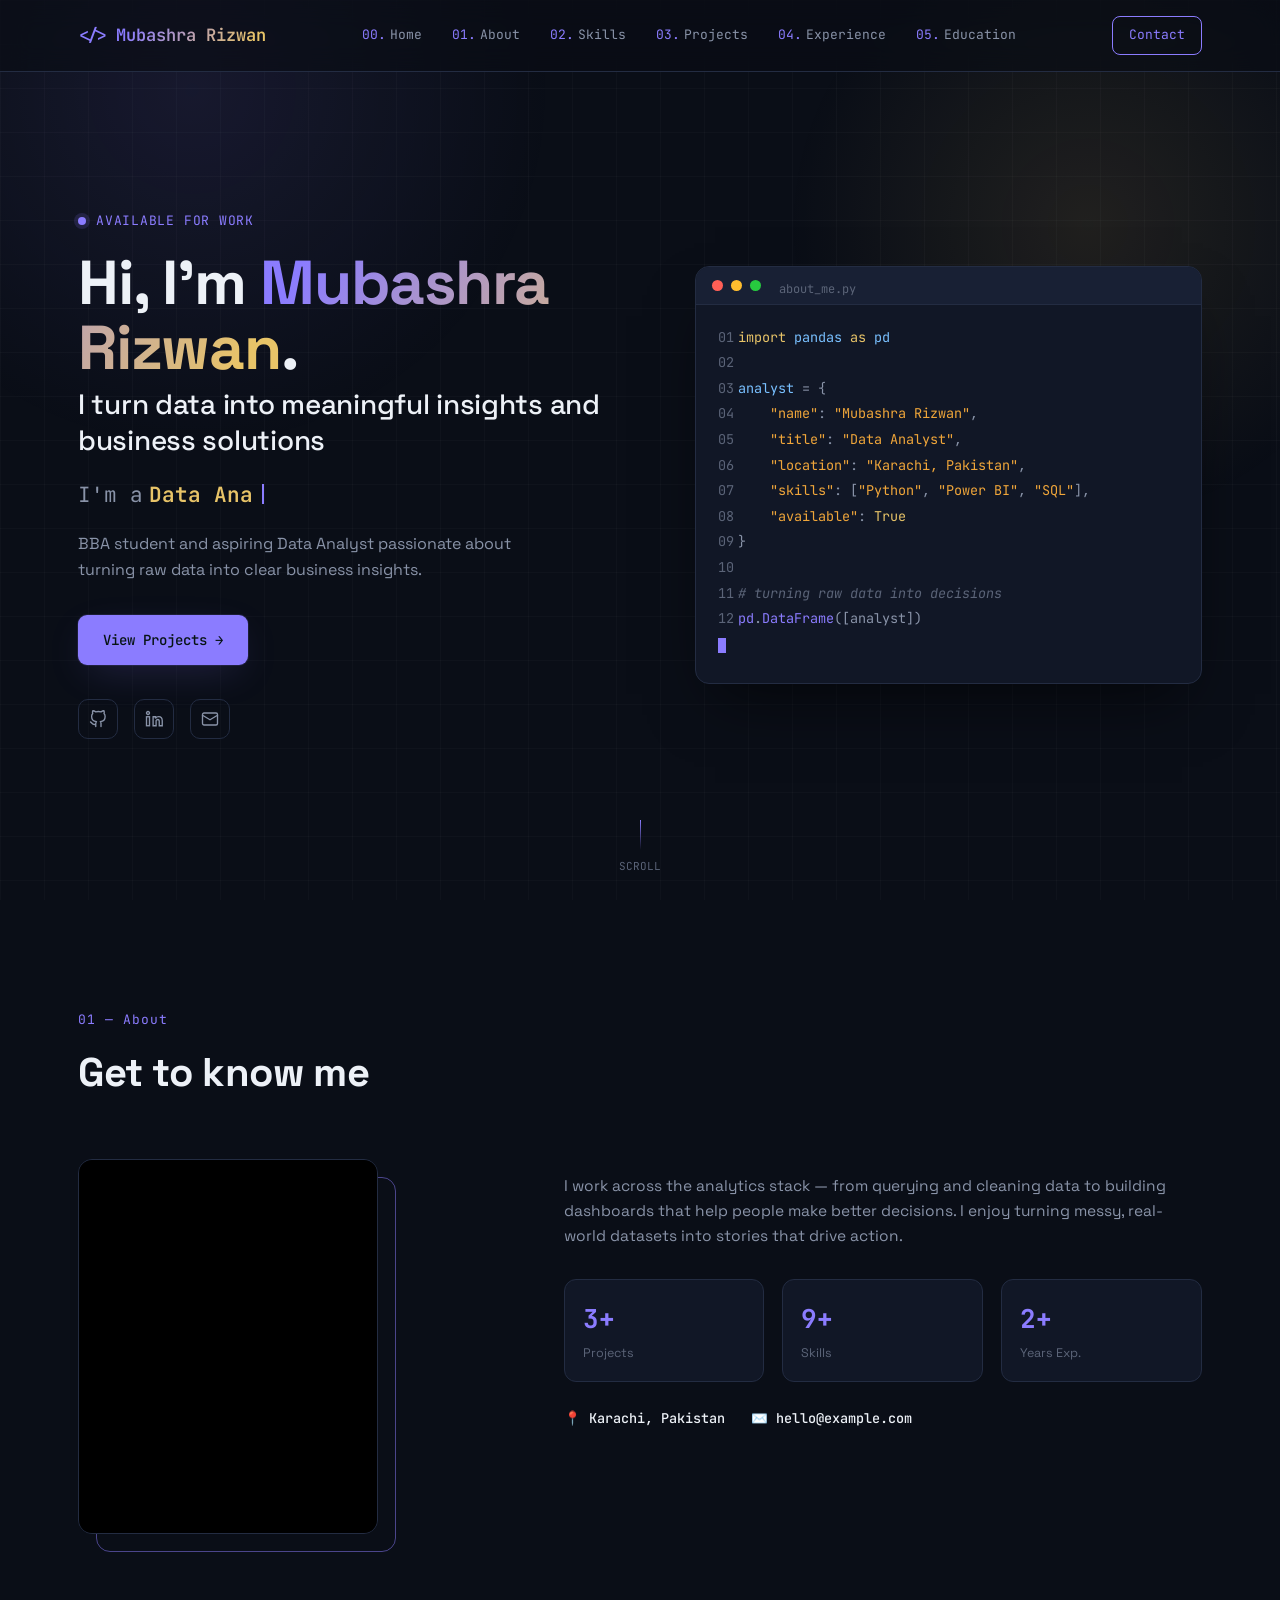
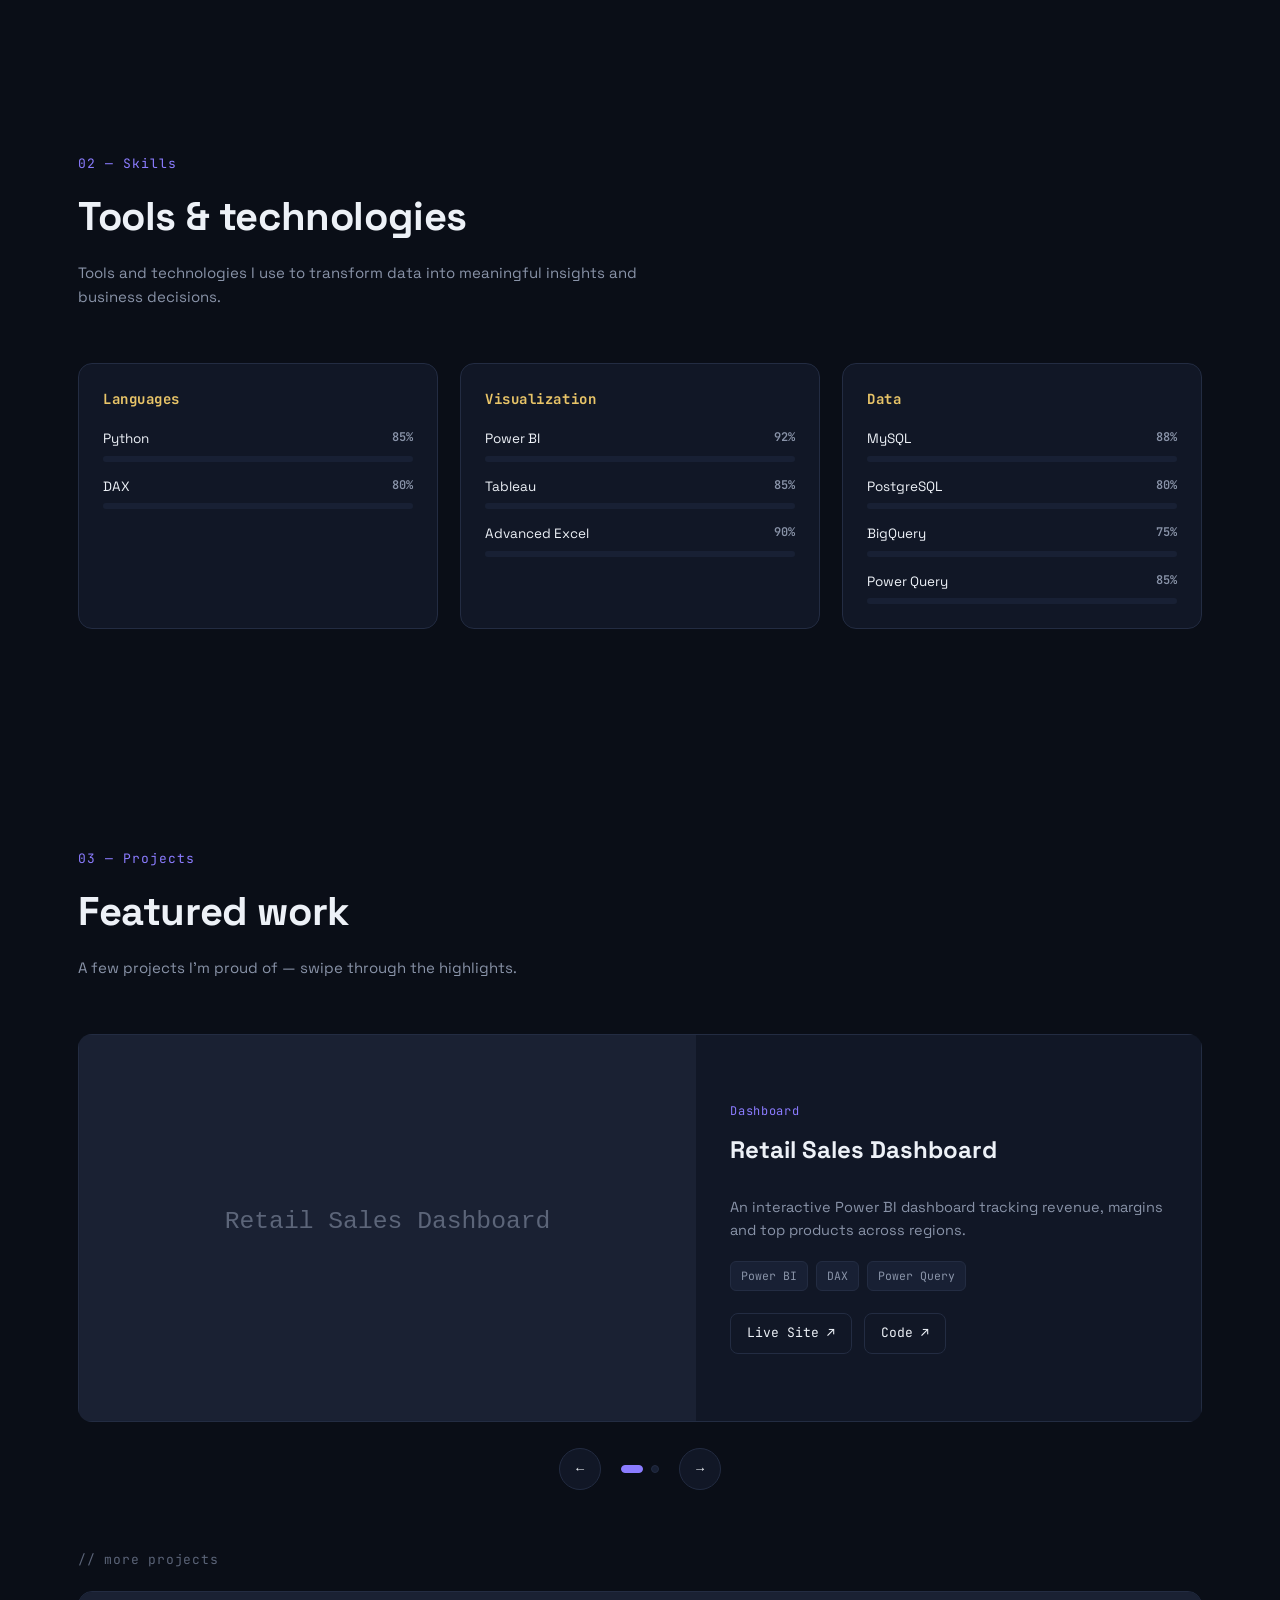
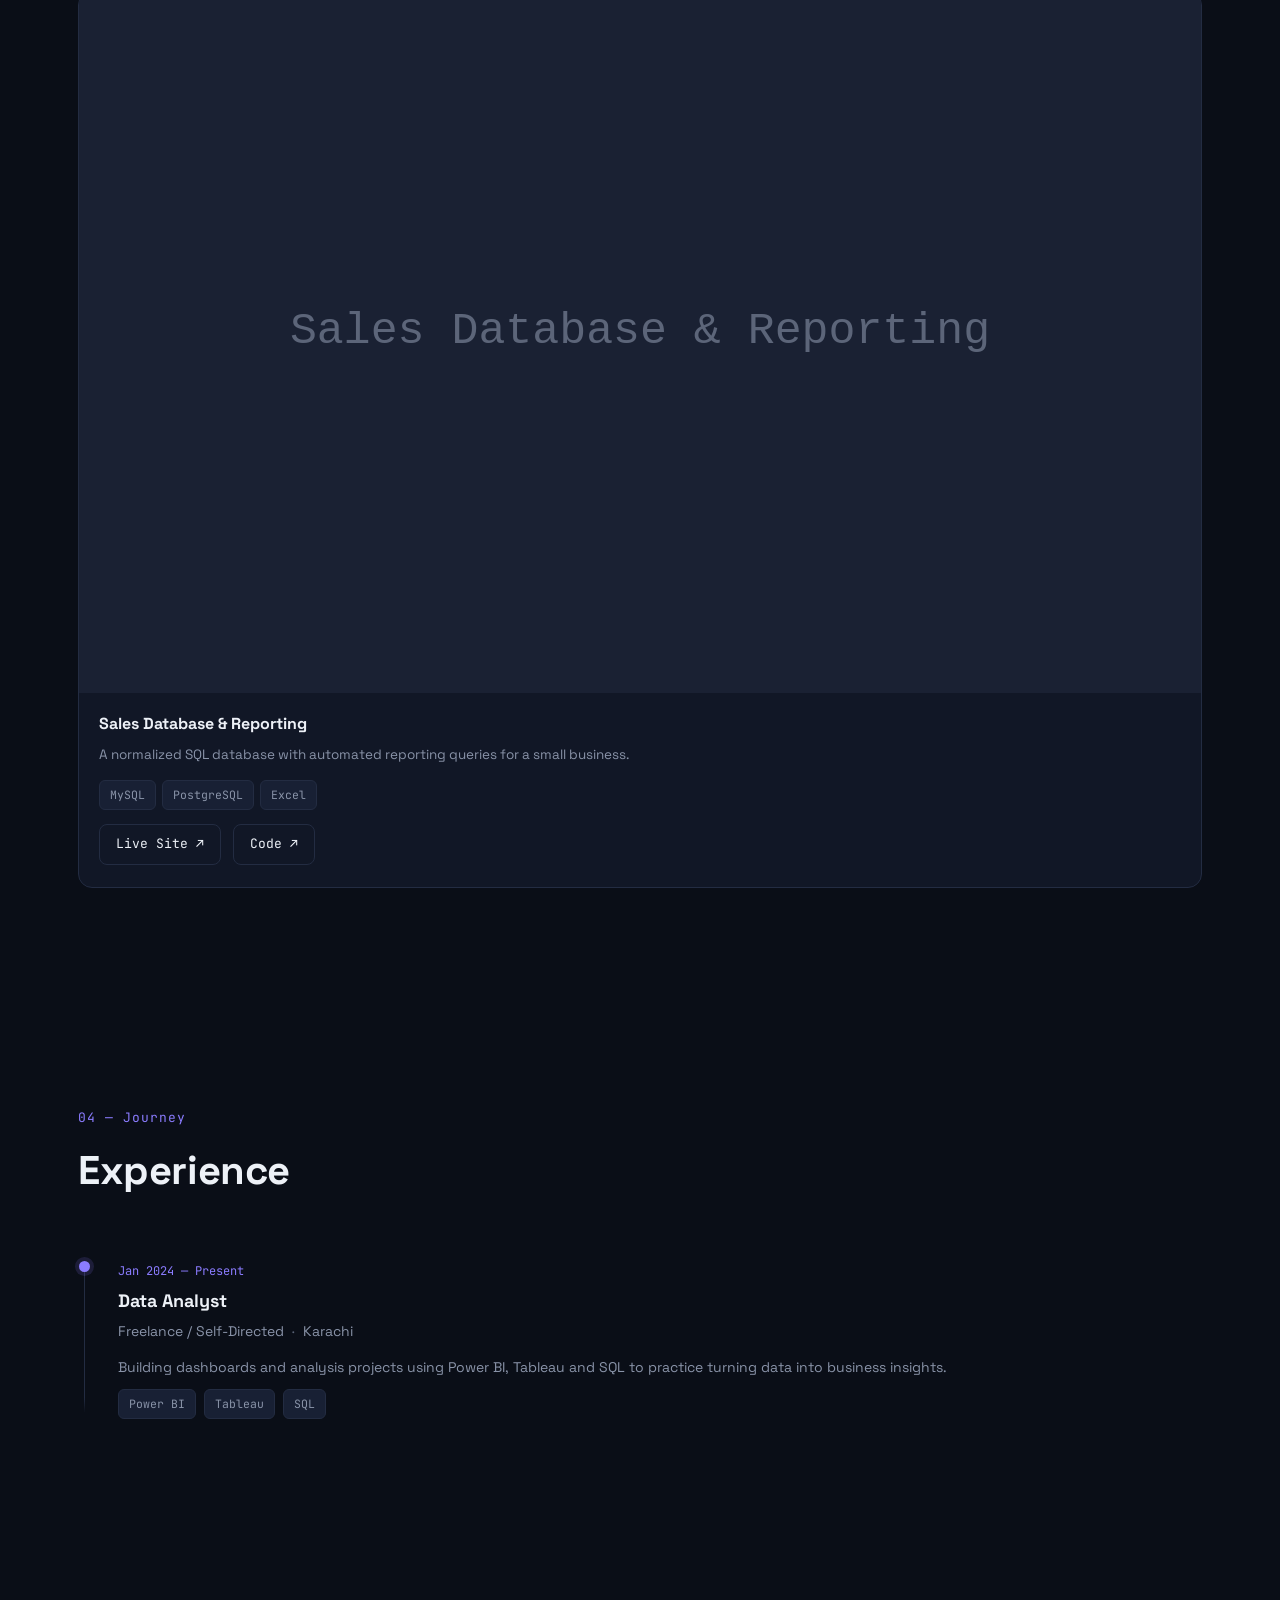
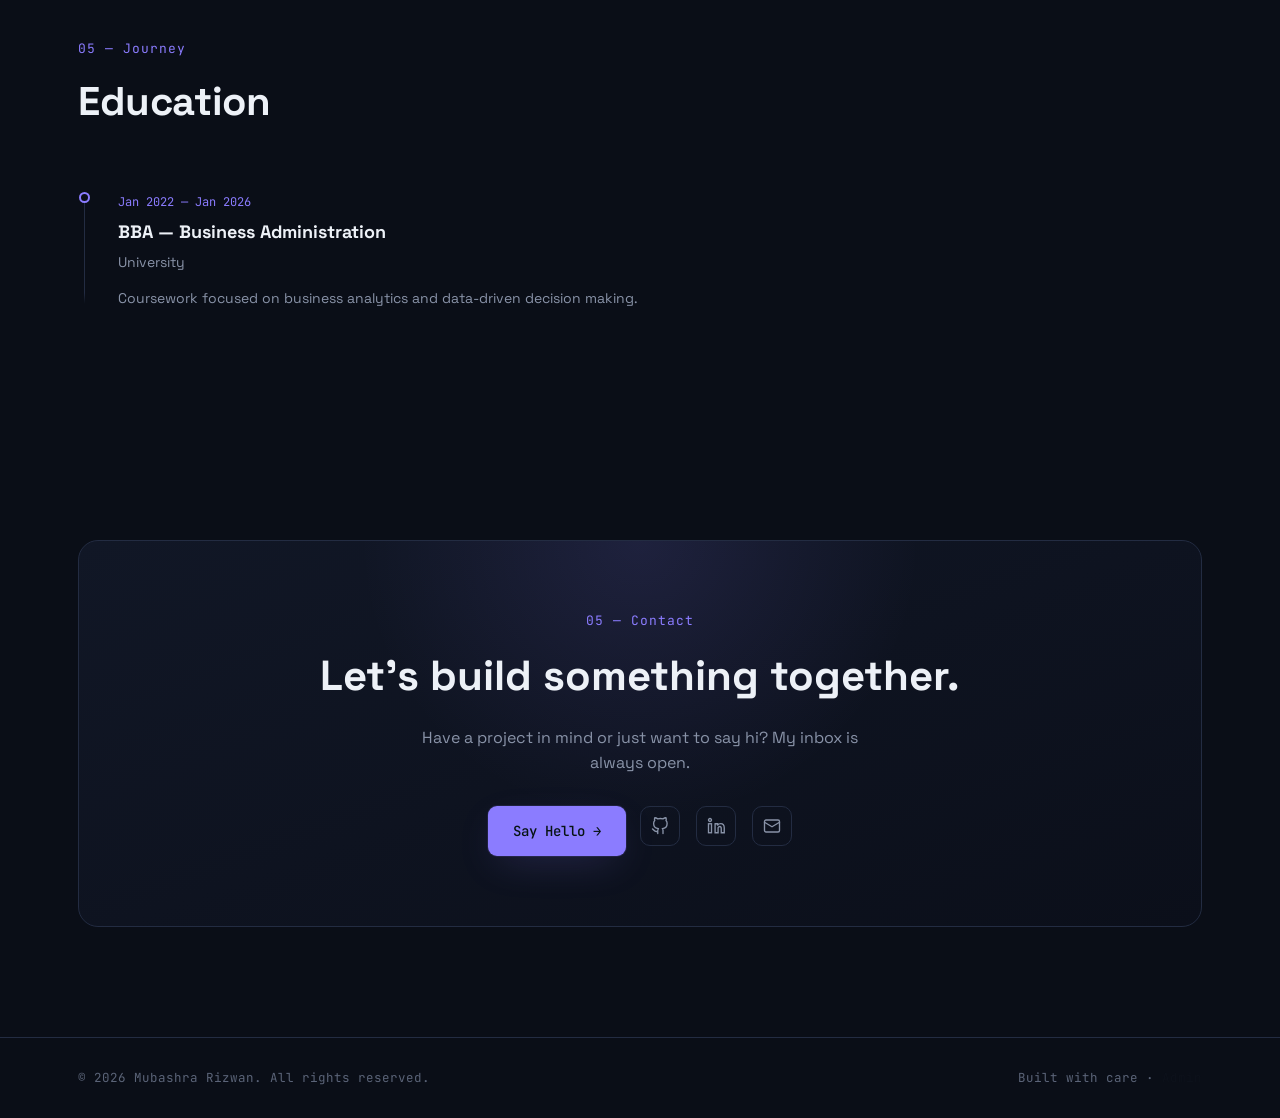
==== index.html @ 54f0ca69 "Initial portfolio website" ====
<!DOCTYPE html>
<html lang="en">
<head>
<meta charset="UTF-8">
<meta name="viewport" content="width=device-width, initial-scale=1.0">
<meta name="google-site-verification" content="7u3dC70tHFpRHLqhv1WXpzneSFP60Oo-5751K0OoE2Q" />
<title>Mubashra Rizwan · Data Analyst</title>

<meta property="og:site_name" content="Mubashra Rizwan - Data Analyst">
<meta name="application-name" content="Mubashra Rizwan">
<meta property="og:title" content="Mubashra Rizwan · Data Analyst">
<meta property="og:type" content="website">
<meta property="og:url" content="https://mubashraportfolio.pages.dev">

<script type="application/ld+json">
{
  "@context": "https://schema.org",
  "@type": "Person",
  "name": "Mubashra Rizwan",
  "jobTitle": "Data Analyst",
  "url": "https://mubashraportfolio.pages.dev"
}
</script>

<link rel="icon" href="data:image/svg+xml,<svg xmlns=%22http://www.w3.org/2000/svg%22 viewBox=%220 0 100 100%22><text y=%22.9em%22 font-size=%2290%22>💻</text></svg>">
<link rel="preconnect" href="https://fonts.googleapis.com">
<link href="https://fonts.googleapis.com/css2?family=Space+Grotesk:wght@400;500;600;700&family=JetBrains+Mono:wght@400;500;600;700&display=swap" rel="stylesheet">
<link rel="stylesheet" href="css/style.css">
</head>
<body>
  
<div class="grid-glow"></div>
<div class="star-field" id="starField"></div>

<nav class="nav">
  <div class="nav-inner">
    <a href="#home" class="brand"><span class="dot">&lt;/&gt;</span> <span id="navName">Portfolio</span></a>
    <ul class="nav-links" id="navLinks">
      <li><a href="#home"><span class="num">00.</span>Home</a></li>
      <li><a href="#about"><span class="num">01.</span>About</a></li>
      <li><a href="#skills"><span class="num">02.</span>Skills</a></li>
      <li><a href="#projects"><span class="num">03.</span>Projects</a></li>
      <li><a href="#experience"><span class="num">04.</span>Experience</a></li>
      <li><a href="#education"><span class="num">05.</span>Education</a></li>
    </ul>
    <a href="#contact" class="nav-cta">Contact</a>
    <button class="nav-toggle" id="navToggle" aria-label="Menu"><span></span><span></span><span></span></button>
  </div>
</nav>

<!-- HERO -->
<header class="hero" id="home">
  <div class="wrap hero-grid">
    <div class="reveal left in">
      <span class="eyebrow">AVAILABLE FOR WORK</span>
      <h1>Hi, I'm <span class="accent-text" id="heroName">Mubashra Rizwan</span>.<br><span class="hero-sub">I turn data into meaningful insights and business solutions</span></h1>
      <div class="role-line">I'm a <span class="role-slot" id="roleSlot">Developer</span><span class="cursor"></span></div>
      <p class="hero-bio" id="heroBio">Loading bio…</p>
      <div class="hero-actions">
        <a href="#projects" class="btn btn-primary">View Projects →</a>
        <a href="#" class="btn btn-ghost" id="resumeBtn" target="_blank" rel="noopener">Download Résumé</a>
      </div>
      <div class="social-row" id="socialRow"></div>
    </div>

    <div class="terminal reveal right in">
      <div class="terminal-head">
        <span class="r"></span><span class="y"></span><span class="g"></span>
        <span class="terminal-title">about_me.py</span>
      </div>
      <div class="terminal-body" id="terminalBody"></div>
    </div>
  </div>
  <div class="scroll-hint"><div class="line"></div>SCROLL</div>
</header>

<!-- ABOUT -->
<section id="about">
  <div class="wrap">
    <div class="section-head reveal">
      <span class="section-tag">01 — About</span>
      <h2 class="section-title">Get to know me</h2>
    </div>
    <div class="about-grid">
      <div class="reveal left">
        <div class="about-photo-wrap">
          <div class="about-photo-frame"></div>
          <img class="about-photo" id="aboutPhoto" src="" alt="Profile photo">
        </div>
      </div>
      <div class="about-text reveal right">
        <p id="aboutBio1">Loading…</p>
        <div class="about-stats" id="aboutStats"></div>
        <div class="about-meta" id="aboutMeta"></div>
      </div>
    </div>
  </div>
</section>

<!-- SKILLS -->
<section id="skills">
  <div class="wrap">
    <div class="section-head reveal">
      <span class="section-tag">02 — Skills</span>
      <h2 class="section-title">Tools &amp; technologies</h2>
      <p class="section-sub">Tools and technologies I use to transform data into meaningful insights and business decisions.</p>
    </div>
    <div class="skills-cats" id="skillsCats"></div>
  </div>
</section>

<!-- PROJECTS -->
<section id="projects">
  <div class="wrap">
    <div class="section-head reveal">
      <span class="section-tag">03 — Projects</span>
      <h2 class="section-title">Featured work</h2>
      <p class="section-sub">A few projects I'm proud of — swipe through the highlights.</p>
    </div>

    <div class="projects-slider reveal" id="featuredSliderWrap">
      <div class="slider-viewport">
        <div class="slider-track" id="sliderTrack"></div>
      </div>
      <div class="slider-controls">
        <button class="slider-arrow" id="prevSlide" aria-label="Previous">←</button>
        <div class="slider-dots" id="sliderDots"></div>
        <button class="slider-arrow" id="nextSlide" aria-label="Next">→</button>
      </div>
    </div>

    <p class="projects-more-title reveal">// more projects</p>
    <div class="projects-grid" id="projectsGrid"></div>
  </div>
</section>

<!-- EXPERIENCE -->
<section id="experience">
  <div class="wrap">
    <div class="section-head reveal">
      <span class="section-tag">04 — Journey</span>
      <h2 class="section-title">Experience</h2>
    </div>
    <div class="timeline reveal left" id="experienceTimeline"></div>
  </div>
</section>

<!-- EDUCATION -->
<section id="education">
  <div class="wrap">
    <div class="section-head reveal">
      <span class="section-tag">05 — Journey</span>
      <h2 class="section-title">Education</h2>
    </div>
    <div class="timeline reveal left" id="educationTimeline"></div>
  </div>
</section>

<!-- CONTACT -->
<section id="contact">
  <div class="wrap">
    <div class="contact-box reveal">
      <span class="section-tag">05 — Contact</span>
      <h2>Let's build something together.</h2>
      <p>Have a project in mind or just want to say hi? My inbox is always open.</p>
      <div class="contact-actions">
        <a href="#" class="btn btn-primary" id="emailBtn">Say Hello →</a>
        <div class="social-row" id="socialRow2"></div>
      </div>
    </div>
  </div>
</section>

<footer>
  <div class="wrap footer-inner">
    <p id="footerName">© <span id="year"></span> Portfolio. All rights reserved.</p>
    <p>Built with care · <a href="admin/index.html" class="admin-link">Admin</a></p>
  </div>
</footer>

<!-- FULLSCREEN PROJECT DECK VIEWER -->
<div class="deck-viewer" id="deckViewer" aria-hidden="true">
  <div class="deck-viewer-head">
    <div class="deck-viewer-title" id="deckTitle"></div>
    <div class="deck-viewer-counter" id="deckCounter"></div>
    <button class="deck-close" id="deckClose" type="button" aria-label="Close">✕</button>
  </div>
  <div class="deck-scroll" id="deckScroll"></div>
  <div class="deck-hint">Scroll ↓ for next photo</div>
</div>

<script src="js/config.js"></script>
<script src="js/main.js"></script>
</body>
</html>
---- css/style.css ----
@import url('https://fonts.googleapis.com/css2?family=Space+Grotesk:wght@400;500;600;700&family=JetBrains+Mono:wght@400;500;600;700&display=swap');

:root {
  --bg: #0A0E17;
  --bg-soft: #0B0F1A;
  --surface: #111726;
  --surface-2: #182034;
  --border: #232C42;
  --text: #EDF1F7;
  --text-dim: #8993A8;
  --text-faint: #5B6478;
  --accent: #8B7CFF;
  --accent-dark: #5B4FE0;
  --accent-2: #E8C468;
  --accent-3: #E6435A;
  --accent-warm: #F0A63A;
  --font-display: 'Space Grotesk', sans-serif;
  --font-mono: 'JetBrains Mono', monospace;
  --radius: 14px;
  --shadow-glow: 0 0 0 1px rgba(139, 124, 255, 0.12), 0 12px 40px -12px rgba(139, 124, 255, 0.25);
}

* { box-sizing: border-box; }
html { scroll-behavior: smooth; }
body {
  margin: 0;
  background: var(--bg);
  color: var(--text);
  font-family: var(--font-display);
  line-height: 1.6;
  -webkit-font-smoothing: antialiased;
  overflow-x: hidden;
}

body.no-scroll { overflow: hidden; }

::selection { background: var(--accent); color: #0A0E17; }

a { color: inherit; text-decoration: none; }
img { max-width: 100%; display: block; }

.wrap {
  max-width: 1180px;
  margin: 0 auto;
  padding: 0 28px;
}

/* ---------- Background texture ---------- */
.grid-glow {
  position: fixed;
  inset: 0;
  z-index: 0;
  pointer-events: none;
  background:
    radial-gradient(600px circle at 15% 10%, rgba(139, 124, 255, 0.10), transparent 60%),
    radial-gradient(500px circle at 85% 25%, rgba(232, 196, 104, 0.10), transparent 60%),
    linear-gradient(rgba(255,255,255,0.025) 1px, transparent 1px),
    linear-gradient(90deg, rgba(255,255,255,0.025) 1px, transparent 1px);
  background-size: auto, auto, 44px 44px, 44px 44px;
}

/* ---------- Star field + sprinkles (premium ambience) ---------- */
.star-field {
  position: fixed;
  inset: 0;
  z-index: 0;
  pointer-events: none;
  overflow: hidden;
}
.star {
  position: absolute;
  border-radius: 50%;
  background: #fff;
  opacity: 0;
  box-shadow: 0 0 6px 1px rgba(255,255,255,.6);
  animation: twinkle var(--dur, 4s) ease-in-out var(--delay, 0s) infinite;
}
@keyframes twinkle {
  0%, 100% { opacity: 0; transform: scale(.6); }
  50% { opacity: var(--peak, .9); transform: scale(1.3); }
}
.sprinkle {
  position: absolute;
  opacity: 0;
  filter: drop-shadow(0 0 6px currentColor);
  animation: sprinkle-glint var(--dur, 6s) ease-in-out var(--delay, 0s) infinite;
}
.sprinkle svg { width: 100%; height: 100%; display: block; }
@keyframes sprinkle-glint {
  0%, 100% { opacity: 0; transform: scale(.3) rotate(0deg); }
  8% { opacity: .9; transform: scale(1) rotate(20deg); }
  16% { opacity: 0; transform: scale(.5) rotate(40deg); }
  60% { opacity: 0; transform: scale(.3) rotate(40deg); }
}

/* falling / shooting stars */
.falling-star {
  position: absolute;
  top: -5%;
  width: var(--len, 90px);
  height: 2px;
  background: linear-gradient(90deg, #fff, rgba(255,255,255,0));
  border-radius: 2px;
  opacity: 0;
  transform: rotate(35deg);
  animation: fall var(--dur, 3.2s) linear var(--delay, 0s) infinite;
}
.falling-star::after {
  content: '';
  position: absolute;
  right: 0; top: 50%;
  width: 5px; height: 5px;
  margin-top: -2px;
  border-radius: 50%;
  background: #fff;
  box-shadow: 0 0 8px 2px rgba(255,255,255,.9);
}
@keyframes fall {
  0% { transform: translate(0, 0) rotate(35deg); opacity: 0; }
  4% { opacity: 1; }
  20% { opacity: 1; }
  32% { opacity: 0; }
  100% { transform: translate(420px, 420px) rotate(35deg); opacity: 0; }
}

/* ---------- Nav ---------- */
.nav {
  position: fixed;
  top: 0; left: 0; right: 0;
  z-index: 50;
  backdrop-filter: blur(14px);
  background: rgba(10, 13, 20, 0.65);
  border-bottom: 1px solid var(--border);
  transition: background .3s ease;
}
.nav-inner {
  display: flex;
  align-items: center;
  justify-content: space-between;
  padding: 16px 28px;
  max-width: 1180px;
  margin: 0 auto;
}
.brand {
  font-family: var(--font-mono);
  font-weight: 600;
  font-size: 17px;
  color: var(--text);
  display: flex;
  align-items: center;
  gap: 8px;
}
.brand .dot { color: var(--accent); }
.brand span#navName {
  background: linear-gradient(120deg, var(--accent) 10%, var(--accent-2) 90%);
  -webkit-background-clip: text;
  background-clip: text;
  -webkit-text-fill-color: transparent;
}
.nav-links {
  display: flex;
  gap: 30px;
  list-style: none;
  margin: 0; padding: 0;
  font-family: var(--font-mono);
  font-size: 13px;
}
.nav-links a {
  color: var(--text-dim);
  position: relative;
  padding: 4px 0;
  transition: color .2s ease;
}
.nav-links a:hover { color: var(--accent); }
.nav-links a .num { color: var(--accent); margin-right: 4px; }
.nav-cta {
  font-family: var(--font-mono);
  font-size: 13px;
  border: 1px solid var(--accent);
  color: var(--accent);
  padding: 8px 16px;
  border-radius: 8px;
  transition: all .2s ease;
  white-space: nowrap;
}
.nav-cta:hover { background: var(--accent); color: #061313; }
.nav-toggle { display: none; }

/* ---------- Hero ---------- */
.hero {
  position: relative;
  min-height: 100vh;
  display: flex;
  align-items: center;
  padding: 130px 0 80px;
  z-index: 1;
}
.hero-grid {
  display: grid;
  grid-template-columns: 1.05fr 0.95fr;
  gap: 56px;
  align-items: center;
}
.eyebrow {
  font-family: var(--font-mono);
  font-size: 13px;
  color: var(--accent);
  letter-spacing: .06em;
  display: flex;
  align-items: center;
  gap: 10px;
  margin-bottom: 18px;
}
.eyebrow::before {
  content: '';
  width: 8px; height: 8px;
  border-radius: 50%;
  background: var(--accent);
  box-shadow: 0 0 0 4px rgba(139,124,255,.15);
  animation: pulse 2s infinite;
}
@keyframes pulse {
  0%, 100% { box-shadow: 0 0 0 4px rgba(139,124,255,.15); }
  50% { box-shadow: 0 0 0 8px rgba(139,124,255,.05); }
}
.hero h1 {
  font-size: clamp(38px, 5.2vw, 62px);
  line-height: 1.05;
  margin: 0 0 18px;
  font-weight: 700;
  letter-spacing: -0.02em;
}
.hero h1 .accent-text {
  background: linear-gradient(120deg, var(--accent) 10%, var(--accent-2) 90%);
  -webkit-background-clip: text;
  background-clip: text;
  -webkit-text-fill-color: transparent;
}
.hero h1 .hero-sub {
  display: inline-block;
  font-size: clamp(18px, 2.4vw, 28px);
  font-weight: 500;
  line-height: 1.3;
  letter-spacing: -0.01em;
  margin-top: 6px;
}
.role-line {
  font-family: var(--font-mono);
  font-size: clamp(16px, 2vw, 21px);
  color: var(--text-dim);
  margin-bottom: 22px;
  height: 30px;
  display: flex;
  gap: 6px;
  align-items: center;
}
.role-line .role-slot { color: var(--accent-2); font-weight: 600; }
.role-line .cursor {
  display: inline-block;
  width: 2px; height: 20px;
  background: var(--accent);
  margin-left: 3px;
  animation: blink 1s step-end infinite;
}
@keyframes blink { 50% { opacity: 0; } }

.hero-bio {
  color: var(--text-dim);
  font-size: 16px;
  max-width: 480px;
  margin-bottom: 32px;
}
.hero-actions { display: flex; gap: 14px; flex-wrap: wrap; margin-bottom: 34px; }

.btn {
  font-family: var(--font-mono);
  font-size: 14px;
  font-weight: 500;
  padding: 13px 24px;
  border-radius: 9px;
  border: 1px solid transparent;
  cursor: pointer;
  transition: transform .18s ease, box-shadow .18s ease, background .2s ease;
  display: inline-flex;
  align-items: center;
  gap: 8px;
}
.btn-primary {
  background: var(--accent);
  color: #061313;
  box-shadow: var(--shadow-glow);
}
.btn-primary:hover { transform: translateY(-2px); }
.btn-ghost {
  border-color: var(--border);
  color: var(--text);
  background: rgba(255,255,255,.02);
}
.btn-ghost:hover { border-color: var(--accent); color: var(--accent); }

.social-row { display: flex; gap: 16px; }
.social-row a {
  width: 40px; height: 40px;
  border: 1px solid var(--border);
  border-radius: 10px;
  display: flex; align-items: center; justify-content: center;
  color: var(--text-dim);
  transition: all .2s ease;
}
.social-row a:hover { border-color: var(--accent); color: var(--accent); transform: translateY(-2px); }
.social-row svg { width: 18px; height: 18px; }

/* Terminal card - signature element */
.terminal {
  background: var(--surface);
  border: 1px solid var(--border);
  border-radius: var(--radius);
  overflow: hidden;
  box-shadow: 0 30px 60px -20px rgba(0,0,0,.6);
  transform: perspective(1000px) rotateY(-4deg) rotateX(2deg);
  transition: transform .4s ease;
}
.terminal:hover { transform: perspective(1000px) rotateY(0) rotateX(0); }
.terminal-head {
  display: flex;
  align-items: center;
  gap: 8px;
  padding: 13px 16px;
  background: var(--surface-2);
  border-bottom: 1px solid var(--border);
}
.terminal-head span { width: 11px; height: 11px; border-radius: 50%; }
.terminal-head .r { background: #ff5f56; }
.terminal-head .y { background: #ffbd2e; }
.terminal-head .g { background: #27c93f; }
.terminal-title {
  margin-left: 10px;
  font-family: var(--font-mono);
  font-size: 12px;
  color: var(--text-faint);
}
.terminal-body {
  padding: 22px 22px 28px;
  font-family: var(--font-mono);
  font-size: 13.5px;
  color: var(--text-dim);
  min-height: 280px;
}
.terminal-body .ln { color: var(--text-faint); display: inline-block; width: 20px; user-select: none; }
.terminal-body .kw { color: var(--accent-2); }
.terminal-body .str { color: var(--accent-warm); }
.terminal-body .fn { color: var(--accent); }
.terminal-body .prop { color: #79c0ff; }
.terminal-body .com { color: var(--text-faint); font-style: italic; }
.terminal-body p { margin: 0 0 4px; white-space: pre-wrap; }
.type-cursor {
  display: inline-block; width: 8px; height: 15px;
  background: var(--accent);
  vertical-align: middle;
  animation: blink 1s step-end infinite;
}

.scroll-hint {
  position: absolute;
  bottom: 24px; left: 50%;
  transform: translateX(-50%);
  font-family: var(--font-mono);
  font-size: 11px;
  color: var(--text-faint);
  display: flex; flex-direction: column; align-items: center; gap: 8px;
}
.scroll-hint .line { width: 1px; height: 30px; background: linear-gradient(var(--accent), transparent); animation: scrolldown 1.6s infinite; }
@keyframes scrolldown { 0% { transform: scaleY(0); transform-origin: top; } 50% { transform: scaleY(1); transform-origin: top; } 51% { transform-origin: bottom; } 100% { transform: scaleY(0); transform-origin: bottom; } }

/* ---------- Section shared ---------- */
section { position: relative; z-index: 1; padding: 110px 0; }
.section-head { margin-bottom: 54px; }
.section-tag {
  font-family: var(--font-mono);
  color: var(--accent);
  font-size: 13px;
  letter-spacing: .08em;
  margin-bottom: 10px;
  display: block;
}
.section-title {
  font-size: clamp(28px, 3.4vw, 40px);
  font-weight: 700;
  margin: 0;
  letter-spacing: -0.01em;
}
.section-sub { color: var(--text-dim); max-width: 560px; margin-top: 12px; font-size: 15px; }

/* reveal animation (slide + fade on scroll) */
.reveal {
  opacity: 0;
  transform: translateY(34px);
  transition: opacity .7s cubic-bezier(.2,.7,.2,1), transform .7s cubic-bezier(.2,.7,.2,1);
}
.reveal.left { transform: translateX(-40px); }
.reveal.right { transform: translateX(40px); }
.reveal.in { opacity: 1; transform: none; }

/* ---------- About ---------- */
.about-grid { display: grid; grid-template-columns: 0.8fr 1.2fr; gap: 60px; align-items: start; }
.about-photo-wrap { position: relative; max-width: 300px; }
.about-photo {
  width: 100%;
  aspect-ratio: 4/5;
  border-radius: var(--radius);
  object-fit: cover;
  border: 1px solid var(--border);
  background: var(--surface);
}
.about-photo-frame {
  position: absolute;
  top: 18px; left: 18px;
  width: 100%; height: 100%;
  border: 1px solid var(--accent);
  border-radius: var(--radius);
  z-index: -1;
  opacity: .5;
}
.photo-upload-btn {
  position: absolute;
  bottom: 12px; left: 12px; right: 12px;
  display: flex;
  align-items: center;
  justify-content: center;
  gap: 6px;
  padding: 7px 10px;
  border-radius: 8px;
  background: rgba(10,13,20,.72);
  backdrop-filter: blur(8px);
  border: 1px solid var(--border);
  color: var(--text);
  font-family: var(--font-mono);
  font-size: 11px;
  cursor: pointer;
  opacity: 0;
  transform: translateY(6px);
  transition: opacity .25s ease, transform .25s ease, border-color .25s ease, color .25s ease;
}
.photo-upload-btn svg { width: 12px; height: 12px; flex-shrink: 0; }
.about-photo-wrap:hover .photo-upload-btn,
.photo-upload-btn.no-photo {
  opacity: 1;
  transform: translateY(0);
}
.photo-upload-btn:hover { border-color: var(--accent); color: var(--accent); }
.about-text p { color: var(--text-dim); font-size: 15.5px; margin-bottom: 16px; }
.about-stats { display: grid; grid-template-columns: repeat(3, 1fr); gap: 18px; margin-top: 30px; }
.stat-box {
  border: 1px solid var(--border);
  border-radius: 12px;
  padding: 18px;
  background: var(--surface);
}
.stat-box .num { font-family: var(--font-mono); font-size: 26px; font-weight: 700; color: var(--accent); }
.stat-box .lbl { font-size: 12.5px; color: var(--text-faint); margin-top: 4px; }
.about-meta { margin-top: 26px; display: flex; flex-wrap: wrap; gap: 10px 26px; font-size: 13.5px; color: var(--text-dim); font-family: var(--font-mono); }
.about-meta b { color: var(--text); font-weight: 500; }

/* ---------- Skills ---------- */
.skills-cats { display: grid; grid-template-columns: repeat(auto-fit, minmax(280px, 1fr)); gap: 22px; }
.skill-cat {
  border: 1px solid var(--border);
  background: var(--surface);
  border-radius: var(--radius);
  padding: 24px;
}
.skill-cat h3 {
  font-family: var(--font-mono);
  font-size: 14px;
  color: var(--accent-2);
  margin: 0 0 18px;
  letter-spacing: .04em;
}
.skill-row { margin-bottom: 14px; }
.skill-row:last-child { margin-bottom: 0; }
.skill-row-top { display: flex; justify-content: space-between; font-size: 13.5px; margin-bottom: 6px; }
.skill-row-top .pct { color: var(--text-dim); font-family: var(--font-mono); font-size: 12px; font-weight: 600; }
.skill-bar { height: 6px; background: var(--surface-2); border-radius: 4px; overflow: hidden; }
.skill-bar-fill {
  height: 100%;
  background: linear-gradient(90deg, var(--accent), var(--accent-2));
  border-radius: 4px;
  width: 0%;
  transition: width 1.1s cubic-bezier(.2,.7,.2,1);
}

/* ---------- Projects slider ---------- */
.projects-slider { position: relative; }
.slider-viewport { overflow: hidden; border-radius: var(--radius); perspective: 1400px; }
.slider-track {
  display: flex;
  transition: transform 1.05s cubic-bezier(.65,0,.35,1);
}
.slide {
  min-width: 100%;
  display: grid;
  grid-template-columns: 1.1fr 0.9fr;
  gap: 0;
  background: var(--surface);
  border: 1px solid var(--border);
  opacity: .22;
  transform: scale(.78) rotateY(22deg);
  filter: blur(3px);
  transition: opacity 1.05s cubic-bezier(.22,.9,.32,1), transform 1.05s cubic-bezier(.22,.9,.32,1), filter 1.05s ease;
}
.slide.is-prev { transform: scale(.78) rotateY(-22deg); }
.slide.active {
  opacity: 1;
  transform: scale(1) rotateY(0deg);
  filter: blur(0);
  box-shadow: 0 30px 70px -25px rgba(139, 124, 255, .35);
}
.slide-media { position: relative; aspect-ratio: 16/10; overflow: hidden; background: var(--surface-2); }
.slide-media::after {
  content: '';
  position: absolute; inset: 0;
  background: linear-gradient(120deg, transparent 30%, rgba(255,255,255,.08) 45%, transparent 60%);
  transform: translateX(-120%);
  transition: transform .9s ease;
}
.slide.active .slide-media::after { transform: translateX(120%); }
.slide-media img { width: 100%; height: 100%; object-fit: cover; transition: transform .6s ease; }
.slide:hover .slide-media img { transform: scale(1.05); }
.slide-body { padding: 34px; display: flex; flex-direction: column; justify-content: center; }
.slide-cat { font-family: var(--font-mono); font-size: 12px; color: var(--accent); margin-bottom: 10px; letter-spacing: .06em; }
.slide-title { font-size: 24px; font-weight: 700; margin: 0 0 12px; }
.slide-desc { color: var(--text-dim); font-size: 14.5px; margin-bottom: 18px; }
.slide-tech { display: flex; flex-wrap: wrap; gap: 8px; margin-bottom: 22px; }
.tech-chip {
  font-family: var(--font-mono);
  font-size: 11.5px;
  padding: 5px 10px;
  border-radius: 6px;
  background: var(--surface-2);
  border: 1px solid var(--border);
  color: var(--text-dim);
}
.slide-links { display: flex; gap: 12px; }
.slide-links a { font-family: var(--font-mono); font-size: 13px; display: flex; align-items: center; gap: 6px; color: var(--text); border: 1px solid var(--border); padding: 9px 16px; border-radius: 8px; transition: all .2s; }
.slide-links a:hover { border-color: var(--accent); color: var(--accent); }

.slider-controls { display: flex; align-items: center; justify-content: center; gap: 20px; margin-top: 26px; }
.slider-arrow {
  width: 42px; height: 42px;
  border-radius: 50%;
  border: 1px solid var(--border);
  background: var(--surface);
  color: var(--text);
  cursor: pointer;
  display: flex; align-items: center; justify-content: center;
  transition: all .2s ease;
}
.slider-arrow:hover { border-color: var(--accent); color: var(--accent); }
.slider-dots { display: flex; gap: 8px; }
.slider-dot { width: 8px; height: 8px; border-radius: 50%; background: var(--surface-2); border: 1px solid var(--border); cursor: pointer; transition: all .25s; }
.slider-dot.active { background: var(--accent); width: 22px; border-radius: 4px; border-color: var(--accent); }

.projects-more-title { font-family: var(--font-mono); font-size: 13px; color: var(--text-faint); margin: 60px 0 20px; letter-spacing: .06em; }
.projects-grid { display: grid; grid-template-columns: repeat(auto-fit, minmax(280px, 1fr)); gap: 22px; }
.proj-card {
  border: 1px solid var(--border);
  background: var(--surface);
  border-radius: var(--radius);
  overflow: hidden;
  transition: transform .25s ease, border-color .25s ease;
}
.proj-card:hover { transform: translateY(-6px); border-color: var(--accent); }
.proj-card-img { position: relative; aspect-ratio: 16/10; background: var(--surface-2); overflow: hidden; }
.proj-card-img img { width: 100%; height: 100%; object-fit: cover; }
.proj-card-body { padding: 18px 20px 22px; }
.proj-card-body h4 { margin: 0 0 8px; font-size: 16px; }
.proj-card-body p { margin: 0 0 14px; font-size: 13.5px; color: var(--text-dim); }
.proj-card-tech { display: flex; flex-wrap: wrap; gap: 6px; }

/* ---------- Timeline (experience / education) ---------- */
.timeline { position: relative; margin-left: 6px; }
.timeline::before {
  content: '';
  position: absolute;
  left: 0; top: 6px; bottom: 6px;
  width: 1px;
  background: linear-gradient(var(--border), var(--border) 90%, transparent);
}
.tl-item { position: relative; padding-left: 34px; margin-bottom: 40px; }
.tl-item:last-child { margin-bottom: 0; }
.tl-dot {
  position: absolute; left: -5px; top: 4px;
  width: 11px; height: 11px; border-radius: 50%;
  background: var(--bg); border: 2px solid var(--accent);
}
.tl-item.current .tl-dot { background: var(--accent); box-shadow: 0 0 0 4px rgba(139,124,255,.15); }
.tl-period { font-family: var(--font-mono); font-size: 12px; color: var(--accent); margin-bottom: 6px; display: inline-block; }
.tl-role { font-size: 18px; font-weight: 700; margin: 0 0 4px; }
.tl-org { color: var(--text-dim); font-size: 14px; margin-bottom: 10px; display: flex; gap: 8px; align-items: center; flex-wrap: wrap; }
.tl-org .sep { color: var(--text-faint); }
.tl-desc { color: var(--text-dim); font-size: 14px; margin-bottom: 10px; }
.tl-tags { display: flex; flex-wrap: wrap; gap: 8px; }

/* ---------- Contact ---------- */
.contact-box {
  border: 1px solid var(--border);
  background: linear-gradient(160deg, var(--surface), var(--bg-soft));
  border-radius: 20px;
  padding: 70px 50px;
  text-align: center;
  position: relative;
  overflow: hidden;
}
.contact-box::before {
  content: '';
  position: absolute; inset: 0;
  background: radial-gradient(400px circle at 50% 0%, rgba(139,124,255,.12), transparent 70%);
}
.contact-box h2 { font-size: clamp(28px, 4vw, 42px); margin: 0 0 16px; position: relative; }
.contact-box p { color: var(--text-dim); max-width: 460px; margin: 0 auto 30px; position: relative; }
.contact-actions { display: flex; gap: 14px; justify-content: center; flex-wrap: wrap; position: relative; }

footer { border-top: 1px solid var(--border); padding: 30px 0; position: relative; z-index: 1; }
.footer-inner { display: flex; justify-content: space-between; align-items: center; flex-wrap: wrap; gap: 14px; }
.footer-inner p { font-family: var(--font-mono); font-size: 12.5px; color: var(--text-faint); margin: 0; }
.admin-link {
  color: var(--text-faint);
  opacity: .04;
  text-decoration: none;
  transition: opacity .3s ease, color .3s ease;
}
.admin-link:hover,
.admin-link:focus {
  opacity: 1;
  color: var(--accent);
}

/* ---------- Loading / empty ---------- */
.loading-dot { display: inline-flex; gap: 4px; }
.loading-dot span { width: 6px; height: 6px; border-radius: 50%; background: var(--accent); animation: bounce 1s infinite; }
.loading-dot span:nth-child(2) { animation-delay: .15s; }
.loading-dot span:nth-child(3) { animation-delay: .3s; }
@keyframes bounce { 0%, 80%, 100% { opacity: .3; } 40% { opacity: 1; } }

/* ---------- Responsive ---------- */
@media (max-width: 900px) {
  .hero-grid { grid-template-columns: 1fr; }
  .terminal { order: -1; transform: none; }
  .about-grid { grid-template-columns: 1fr; }
  .about-photo-wrap { max-width: 220px; margin: 0 auto; }
  .slide { grid-template-columns: 1fr; }
  .about-stats { grid-template-columns: repeat(3, 1fr); }
}
@media (max-width: 760px) {
  .nav-links { position: fixed; top: 62px; left: 0; right: 0; bottom: 0; background: var(--bg); flex-direction: column; padding: 30px 28px; gap: 24px; font-size: 16px; transform: translateX(100%); transition: transform .3s ease; z-index: 200; opacity: 1; }
  .nav-links.open { transform: translateX(0); }
  .nav-toggle { display: flex; flex-direction: column; gap: 5px; background: none; border: none; cursor: pointer; padding: 6px; z-index: 201; position: relative; }
  .nav-toggle span { width: 22px; height: 2px; background: var(--text); }
  .nav-cta { display: none; }

  /* While the mobile menu is open, hide everything behind it (code terminal,
     hero text, star field, glow, all sections/footer) so the menu reads
     cleanly. Desktop is untouched — this block only exists inside the
     760px mobile media query. */
  body.no-scroll .star-field,
  body.no-scroll .grid-glow,
  body.no-scroll .hero,
  body.no-scroll section,
  body.no-scroll footer {
    visibility: hidden;
  }
  body.no-scroll .nav,
  body.no-scroll .nav-links,
  body.no-scroll .nav-toggle {
    visibility: visible;
  }
}

/* ---------- "Full Deck" link (sits beside Live Site / Code) ---------- */
.deck-link {
  font-family: var(--font-mono); font-size: 13px; display: flex; align-items: center; gap: 6px;
  border: 1px solid var(--accent); color: var(--accent); background: rgba(139,124,255,.1);
  padding: 9px 16px; border-radius: 8px; cursor: pointer; font-weight: 600;
  transition: all .2s;
}
.deck-link svg { width: 14px; height: 14px; flex-shrink: 0; }
.deck-link:hover { background: var(--accent); color: #0A0E17; }
.proj-card-links { margin-top: 14px; }

/* ---------- Fullscreen project deck viewer ---------- */
.deck-viewer {
  position: fixed; inset: 0; z-index: 999; background: #000;
  display: none; flex-direction: column;
}
.deck-viewer.open { display: flex; }
.deck-viewer-head {
  position: fixed; top: 0; left: 0; right: 0; z-index: 2;
  display: flex; align-items: center; gap: 14px;
  padding: 16px 20px; background: linear-gradient(180deg, rgba(0,0,0,.8), transparent);
  pointer-events: none;
}
.deck-viewer-title {
  font-weight: 600; font-size: 14px; color: #fff; pointer-events: auto;
  max-width: 60vw; overflow: hidden; text-overflow: ellipsis; white-space: nowrap;
}
.deck-viewer-counter {
  font-family: var(--font-mono); font-size: 12px; color: rgba(255,255,255,.7);
  margin-left: auto; pointer-events: auto;
}
.deck-close {
  pointer-events: auto; width: 36px; height: 36px; border-radius: 50%; flex-shrink: 0;
  border: 1px solid rgba(255,255,255,.25); background: rgba(0,0,0,.45);
  color: #fff; font-size: 15px; cursor: pointer; display: flex; align-items: center; justify-content: center;
}
.deck-close:hover { border-color: var(--accent); color: var(--accent); }
.deck-scroll {
  flex: 1; overflow-y: auto; scroll-snap-type: y mandatory;
  -webkit-overflow-scrolling: touch;
}
.deck-slide {
  height: 100dvh; width: 100%; scroll-snap-align: start; scroll-snap-stop: always;
  display: flex; align-items: center; justify-content: center; padding: 0 16px;
}
.deck-slide img {
  max-width: 100%; max-height: 100dvh; object-fit: contain;
  user-select: none; -webkit-user-drag: none;
}
.deck-hint {
  position: fixed; bottom: 18px; left: 50%; transform: translateX(-50%);
  font-family: var(--font-mono); font-size: 11px; letter-spacing: .06em;
  color: rgba(255,255,255,.55); pointer-events: none;
  animation: deckHintFade 2.6s ease-in-out infinite;
}
@keyframes deckHintFade { 0%, 100% { opacity: .3; } 50% { opacity: .85; } }
body.deck-open { overflow: hidden; }

@media (max-width: 760px) {
  .deck-viewer-title { max-width: 45vw; font-size: 13px; }
  .deck-link { font-size: 12px; padding: 8px 14px; }
}
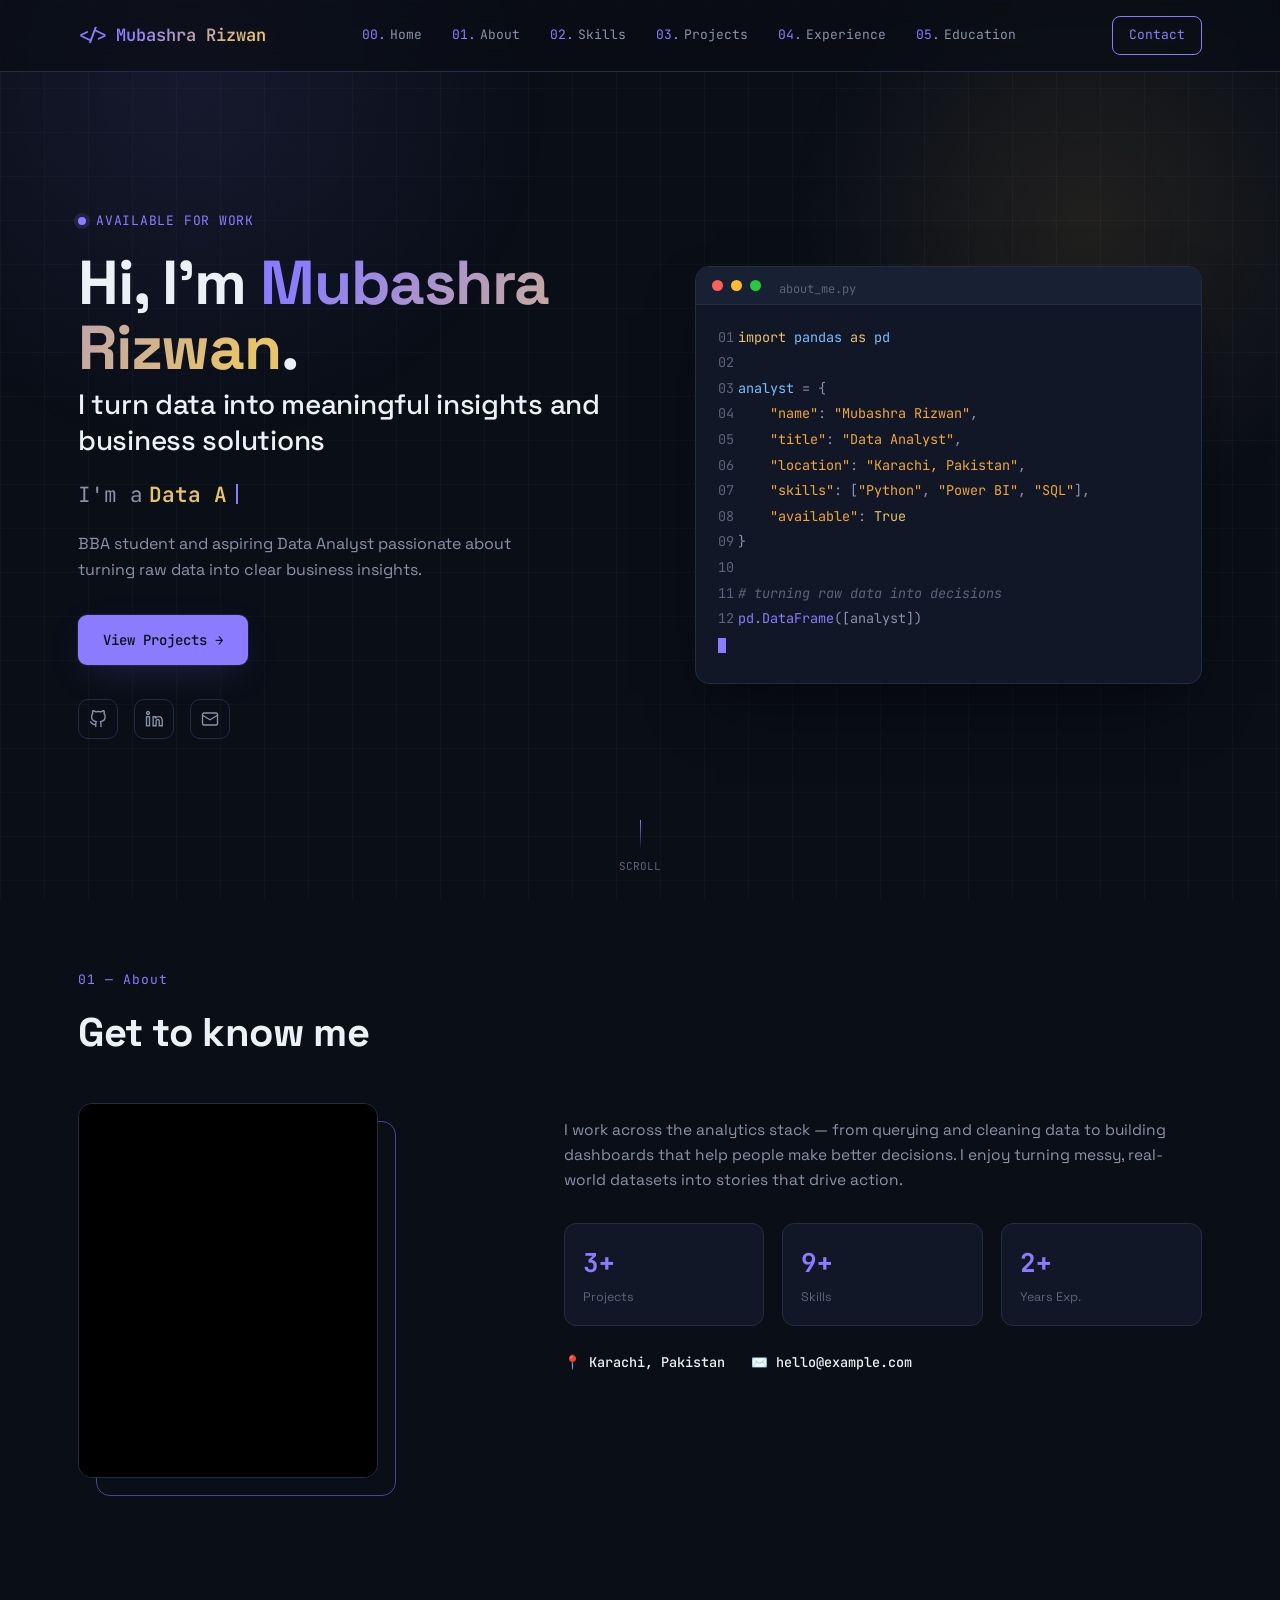
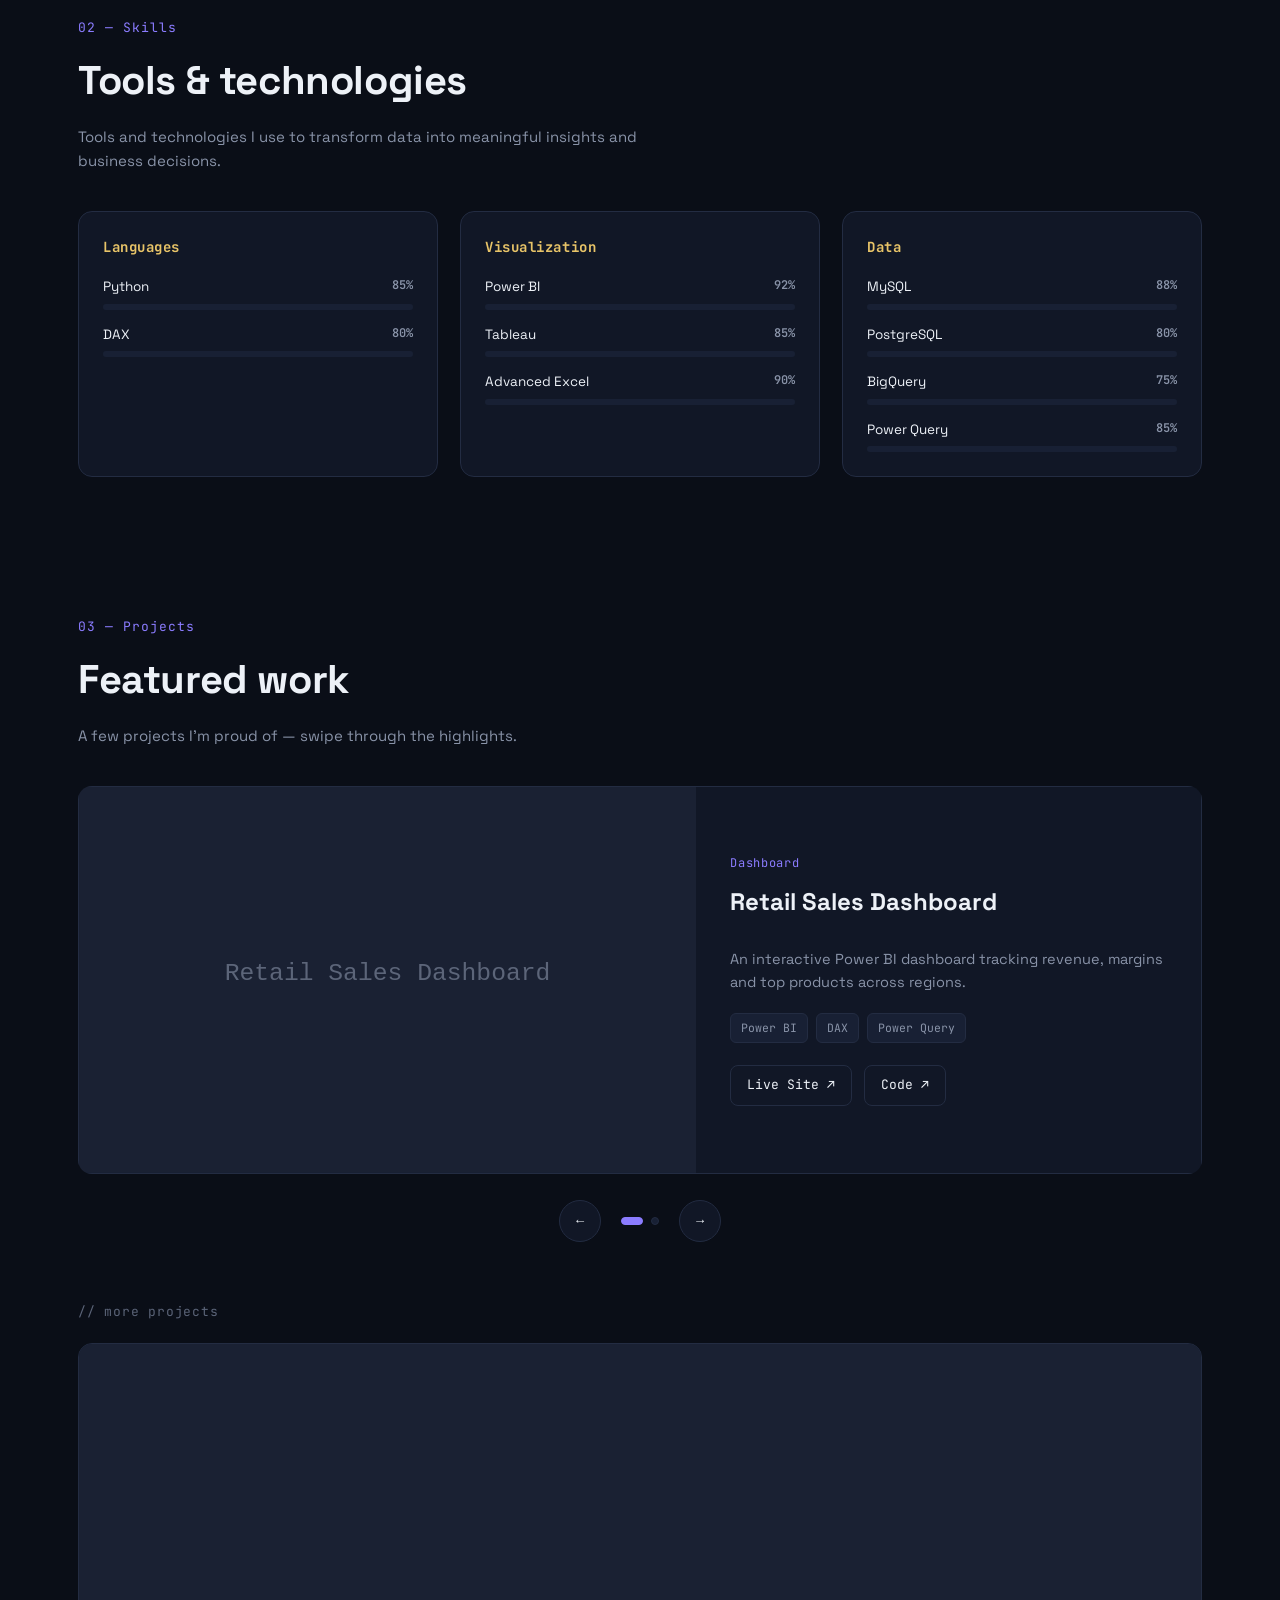
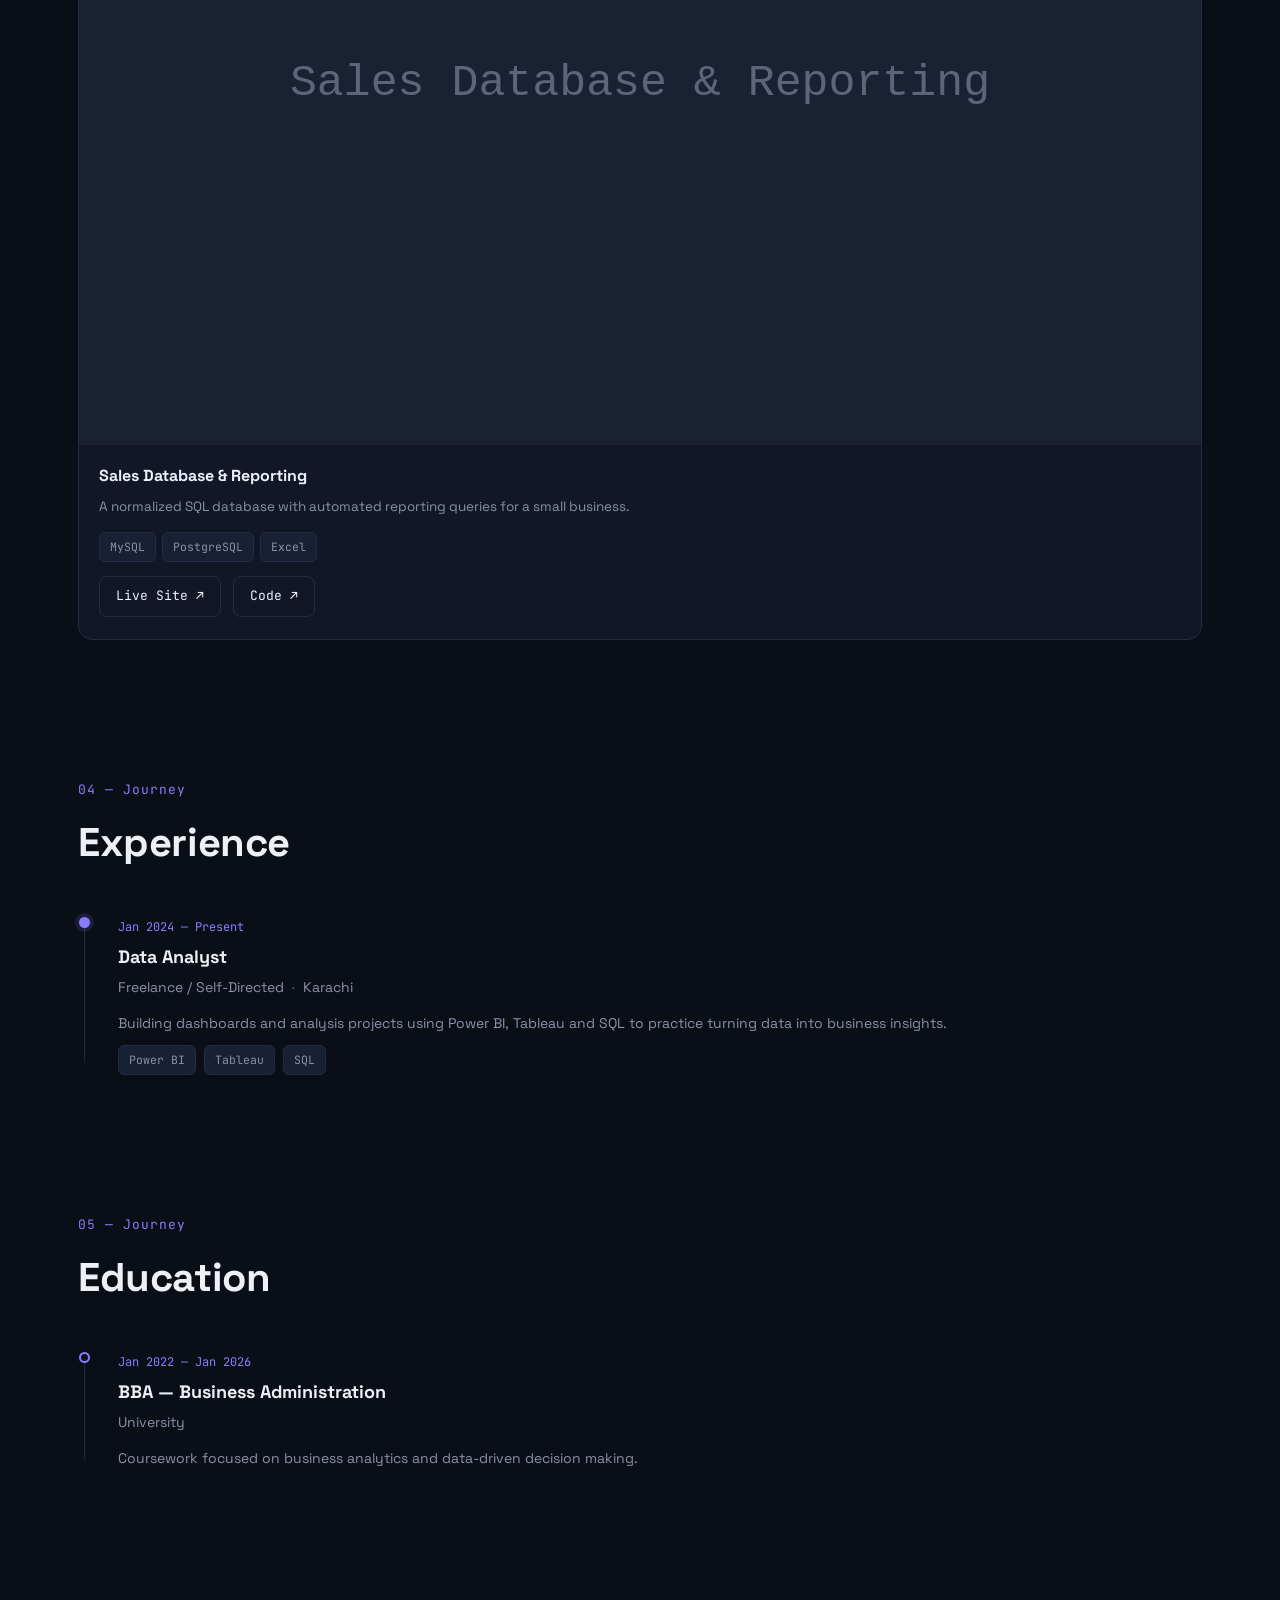
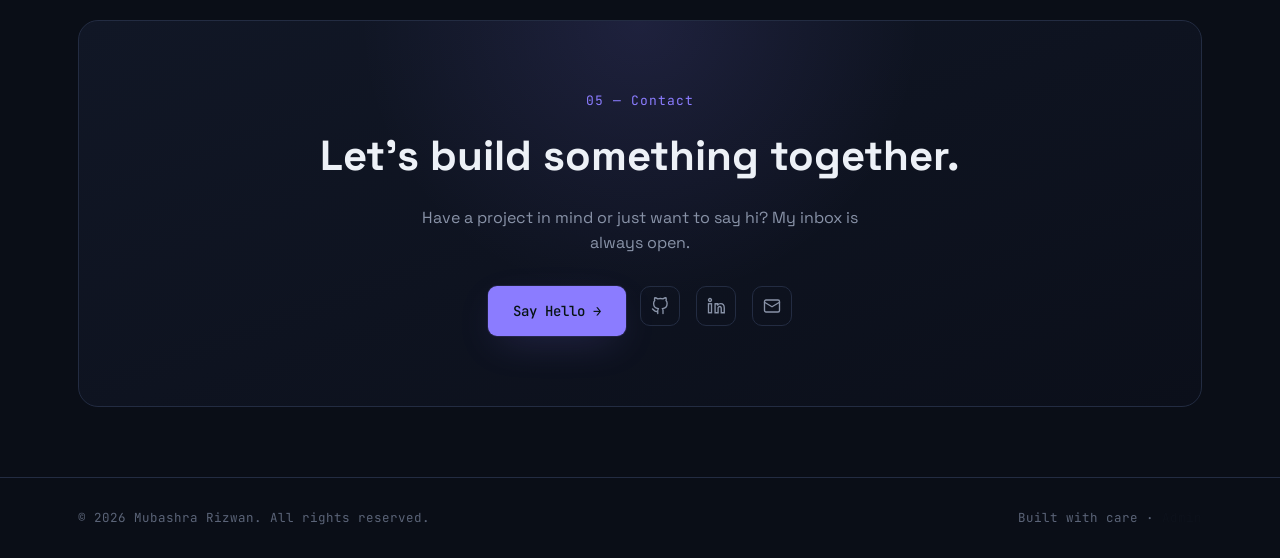
==== commit 89cc6fed: "Add favicon, JSON-LD schema and site name meta tags" ====
--- a/index.html
+++ b/index.html
@@ -22,7 +22,7 @@
 }
 </script>
 
-<link rel="icon" href="data:image/svg+xml,<svg xmlns=%22http://www.w3.org/2000/svg%22 viewBox=%220 0 100 100%22><text y=%22.9em%22 font-size=%2290%22>💻</text></svg>">
+<link rel="icon" type="image/png" href="favicon.png">
 <link rel="preconnect" href="https://fonts.googleapis.com">
 <link href="https://fonts.googleapis.com/css2?family=Space+Grotesk:wght@400;500;600;700&family=JetBrains+Mono:wght@400;500;600;700&display=swap" rel="stylesheet">
 <link rel="stylesheet" href="css/style.css">
--- a/css/style.css
+++ b/css/style.css
@@ -373,8 +373,8 @@
 @keyframes scrolldown { 0% { transform: scaleY(0); transform-origin: top; } 50% { transform: scaleY(1); transform-origin: top; } 51% { transform-origin: bottom; } 100% { transform: scaleY(0); transform-origin: bottom; } }
 
 /* ---------- Section shared ---------- */
-section { position: relative; z-index: 1; padding: 110px 0; }
-.section-head { margin-bottom: 54px; }
+section { position: relative; z-index: 1; padding: 70px 0; }
+.section-head { margin-bottom: 38px; }
 .section-tag {
   font-family: var(--font-mono);
   color: var(--accent);
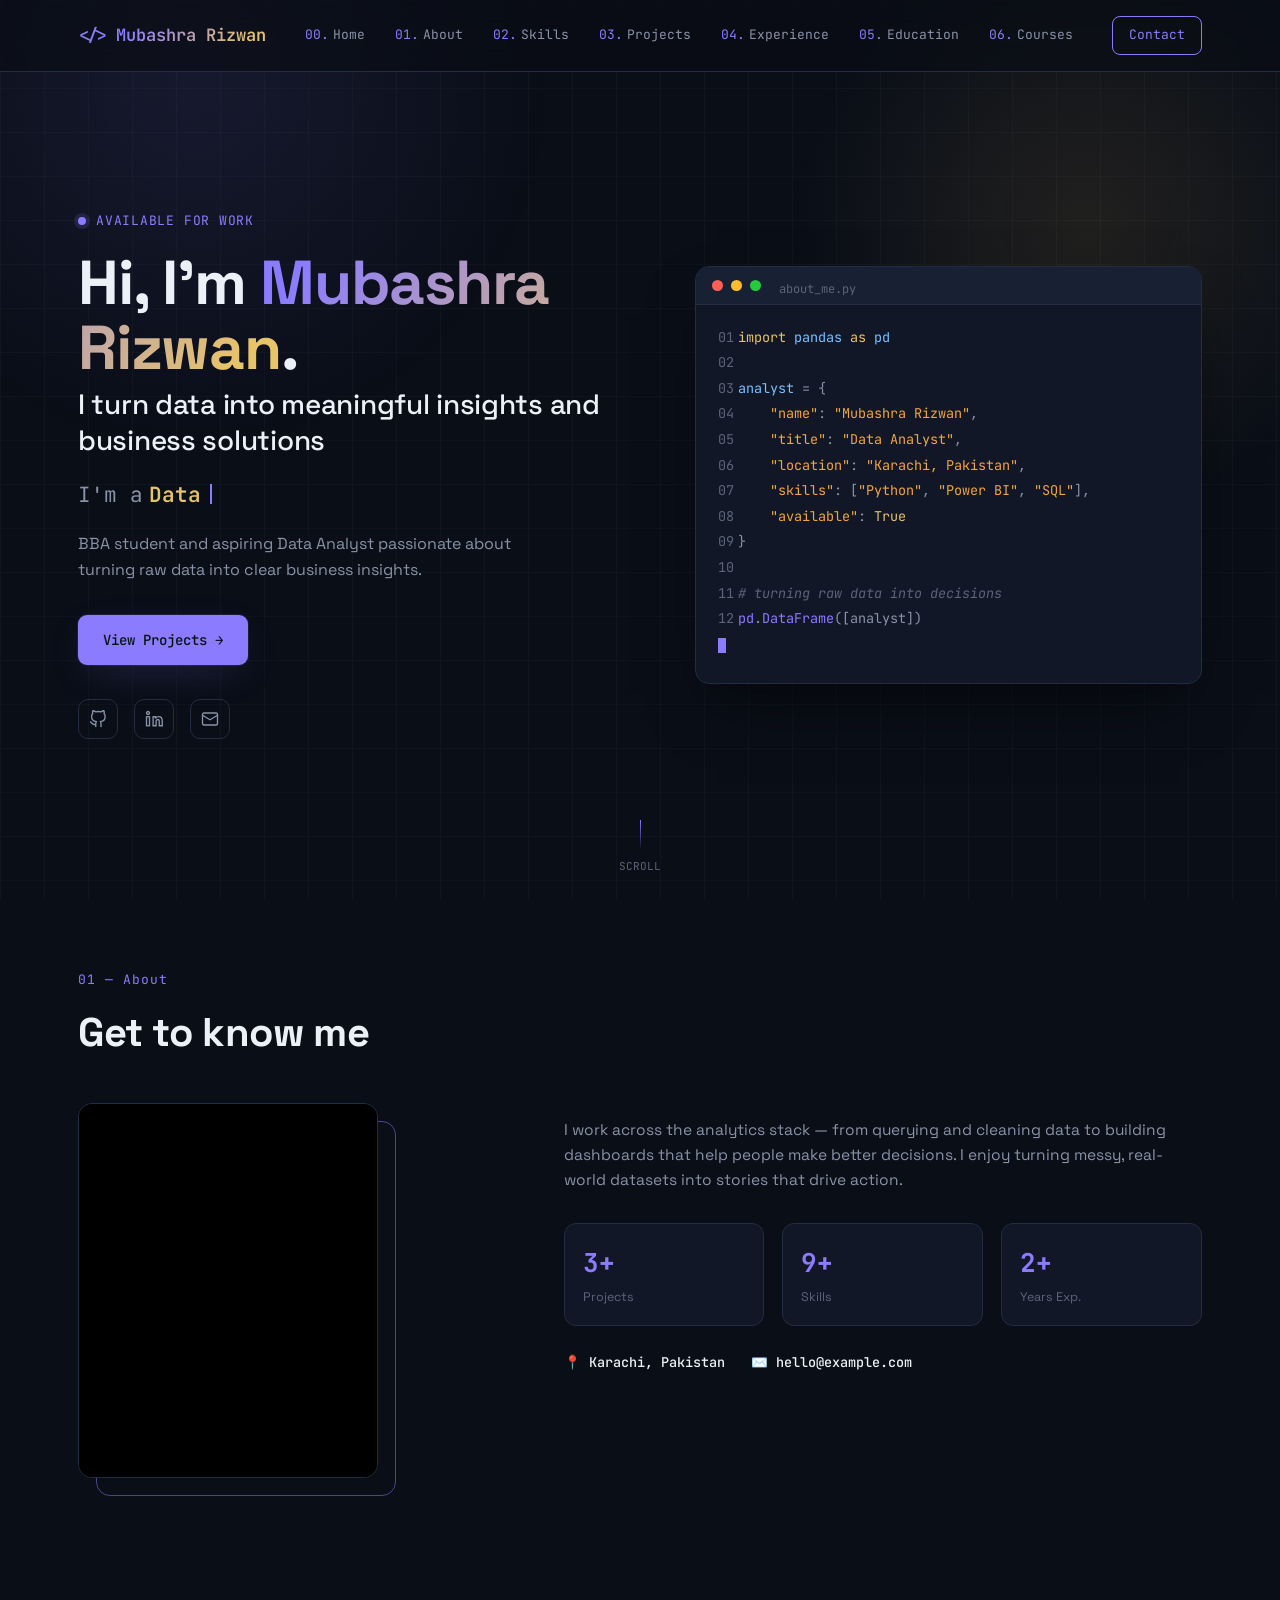
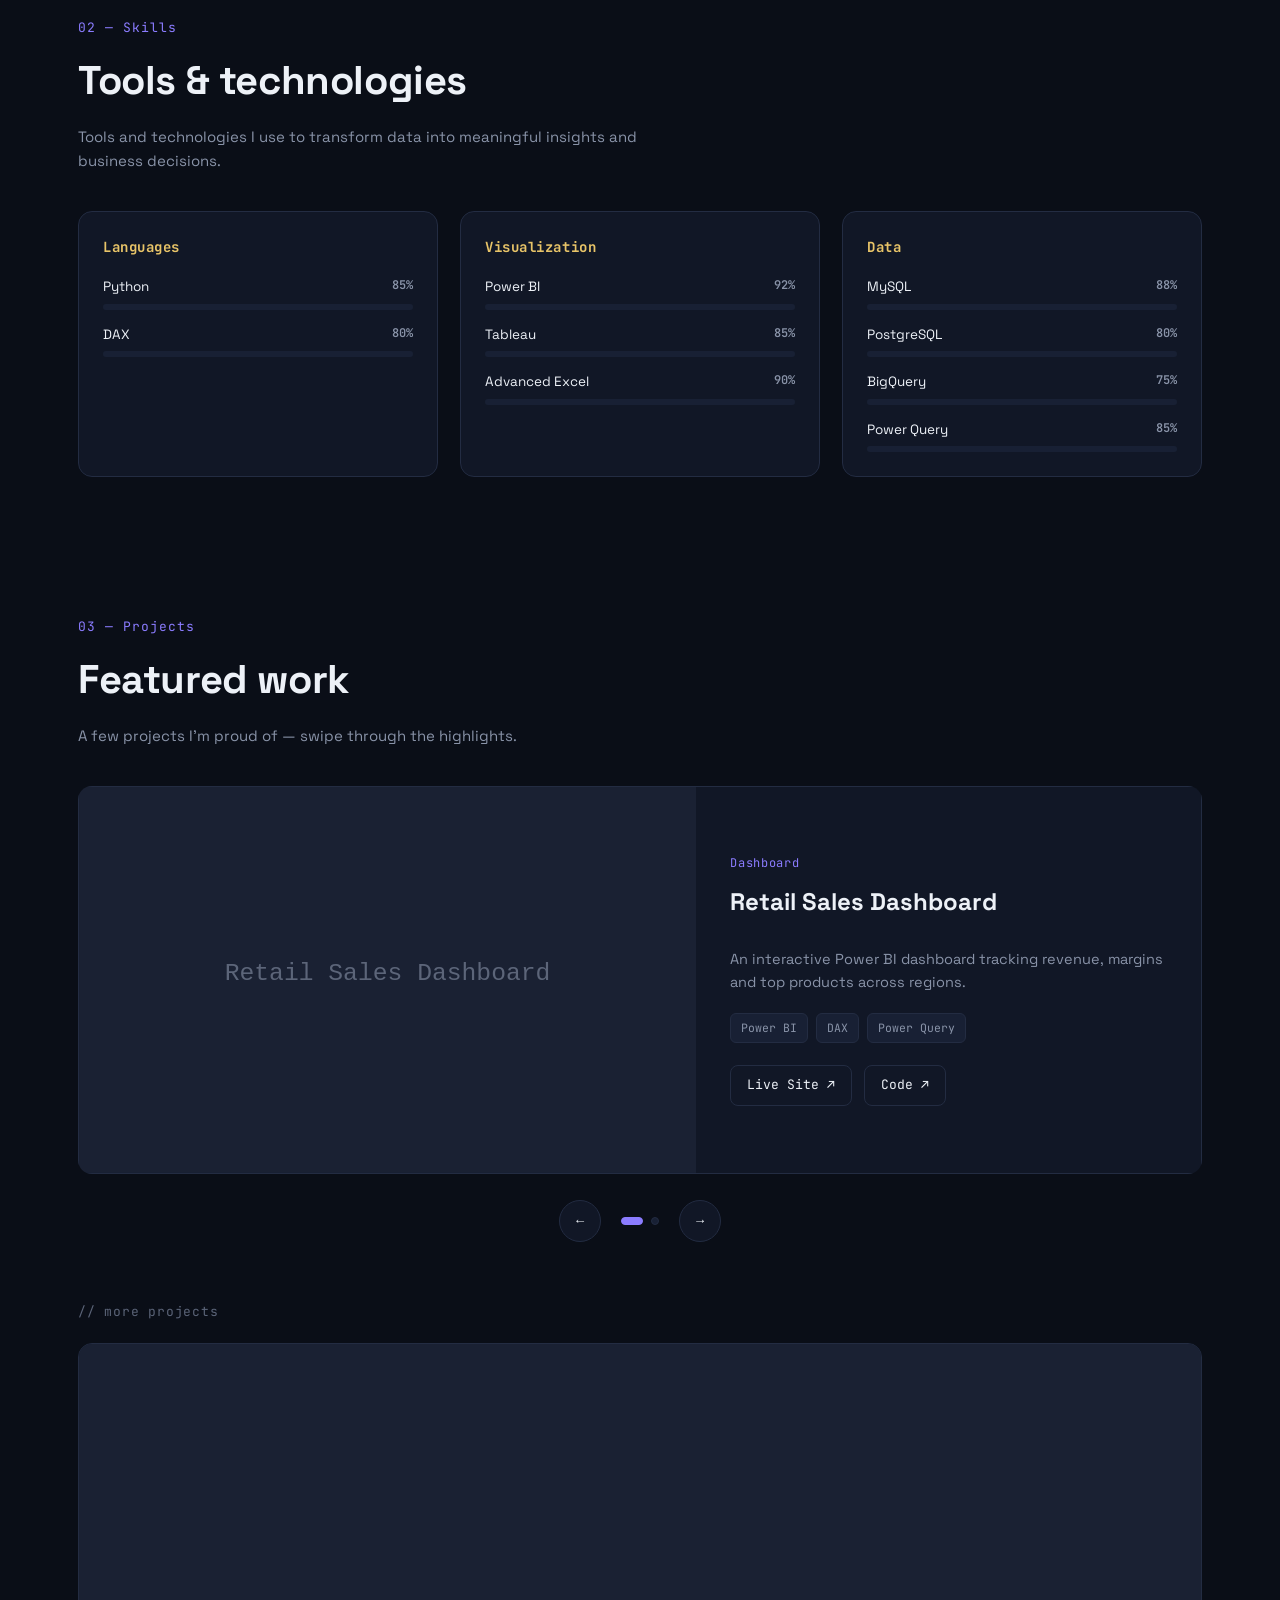
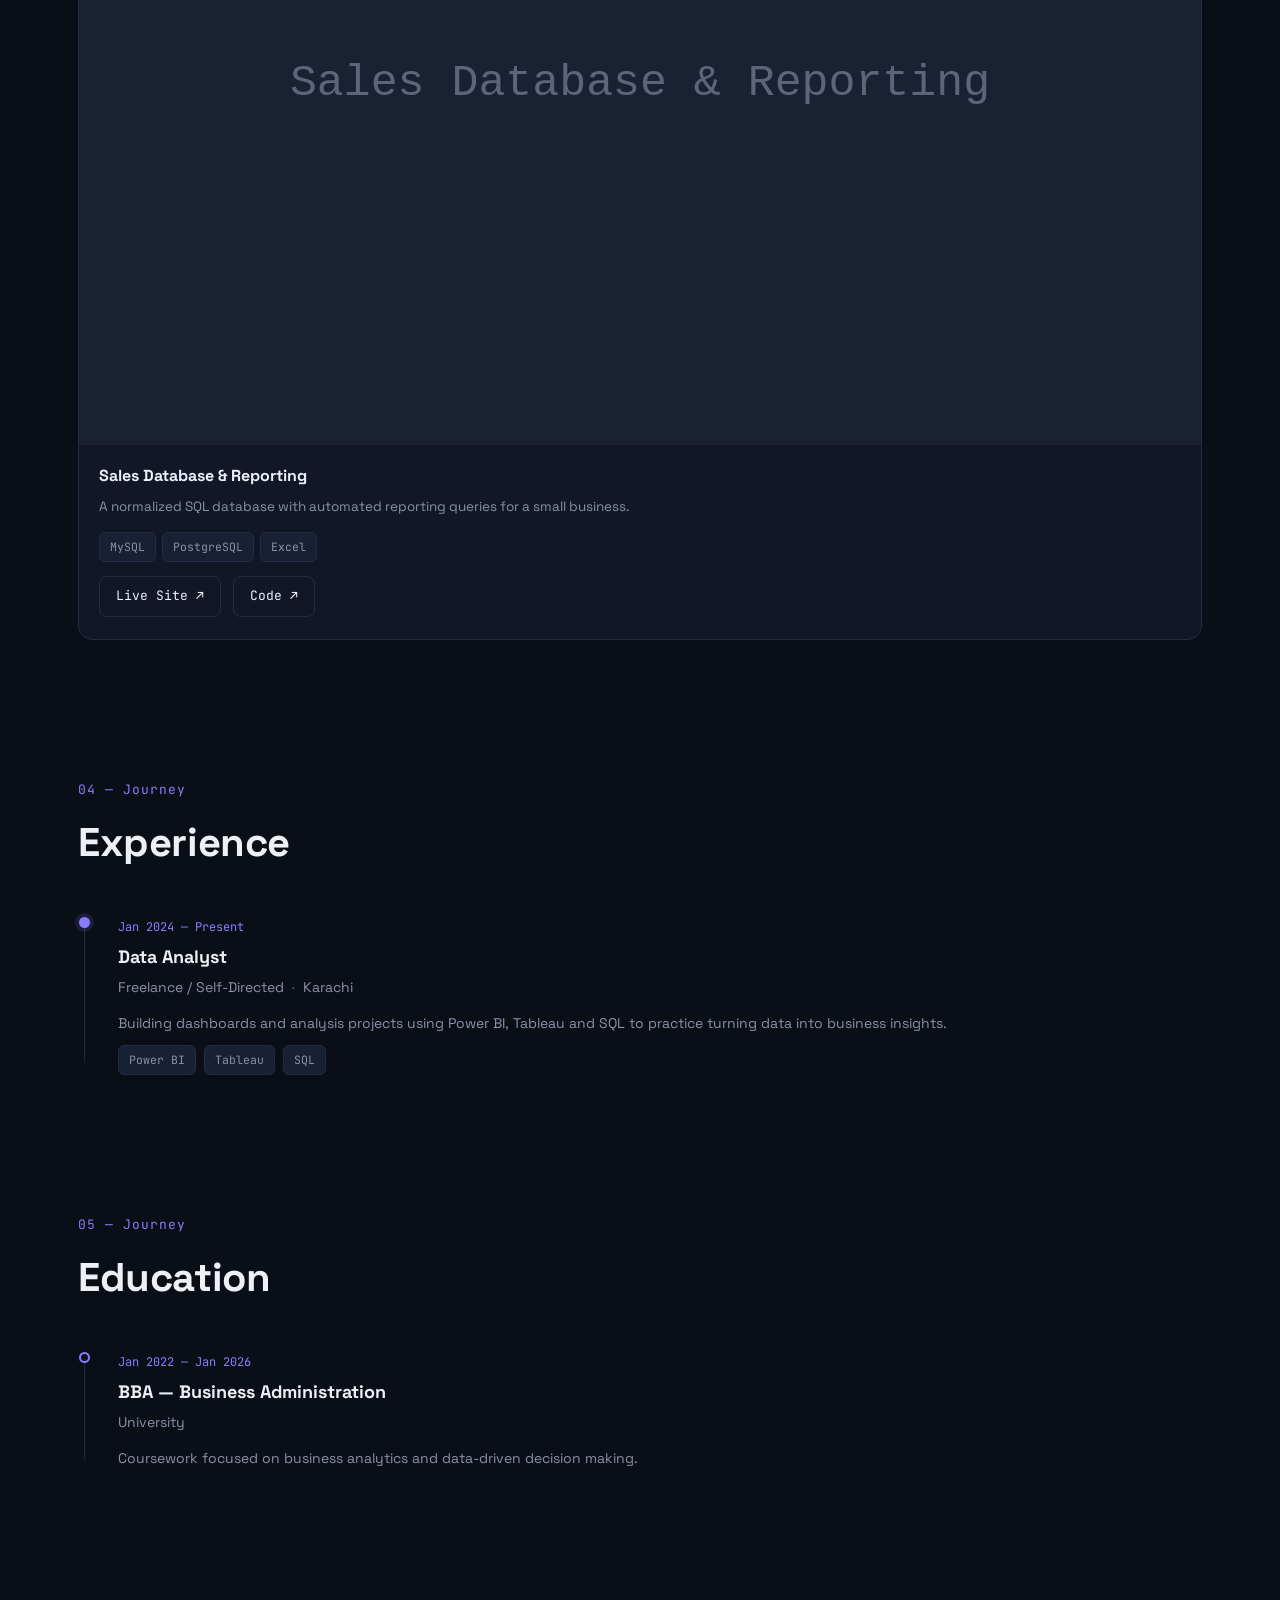
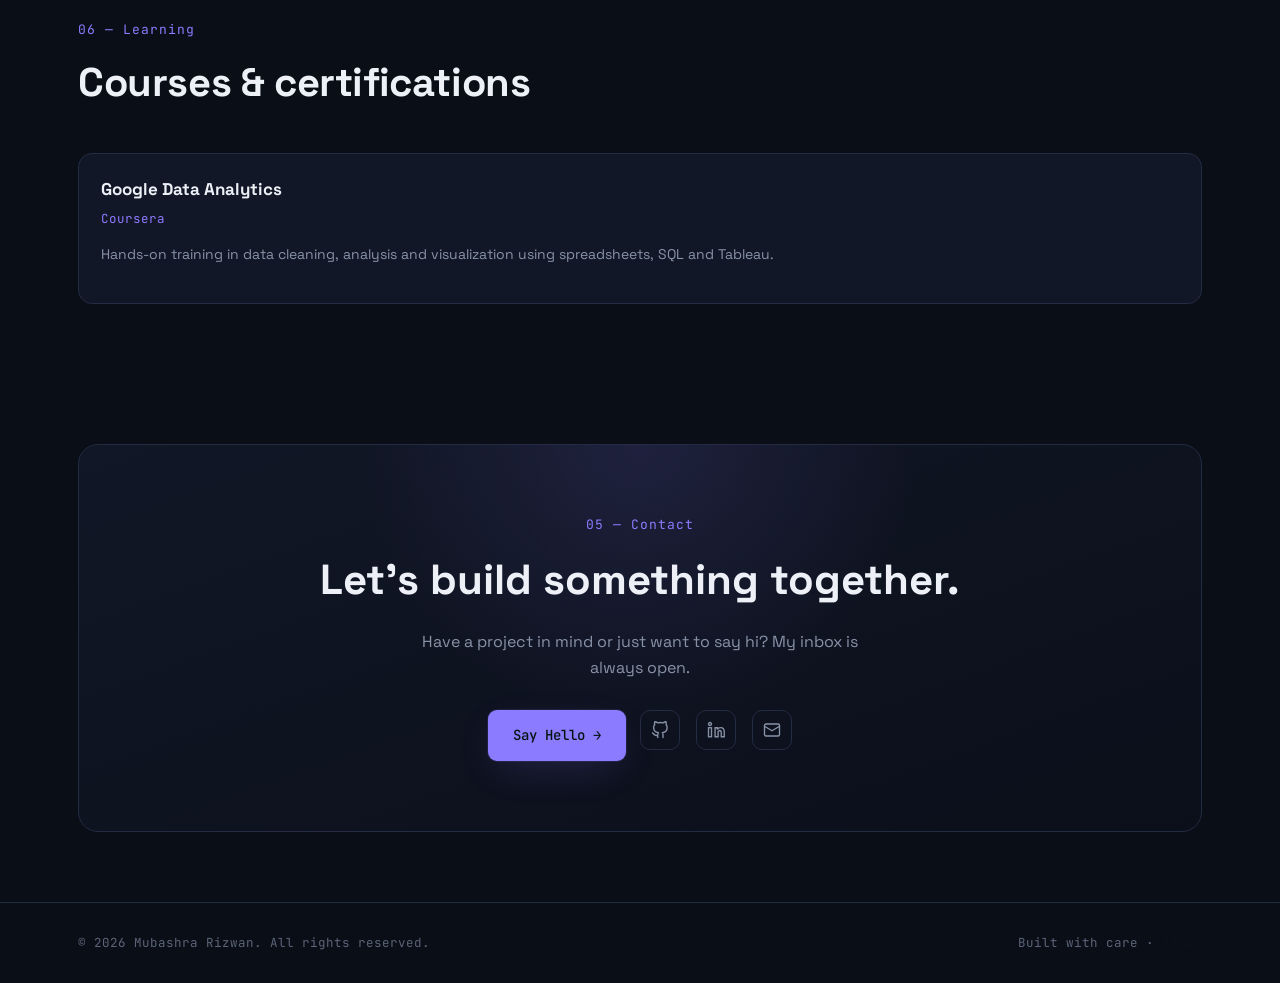
==== commit 32e7e412: "Update frontend" ====
--- a/index.html
+++ b/index.html
@@ -42,6 +42,7 @@
       <li><a href="#projects"><span class="num">03.</span>Projects</a></li>
       <li><a href="#experience"><span class="num">04.</span>Experience</a></li>
       <li><a href="#education"><span class="num">05.</span>Education</a></li>
+      <li><a href="#courses"><span class="num">06.</span>Courses</a></li>
     </ul>
     <a href="#contact" class="nav-cta">Contact</a>
     <button class="nav-toggle" id="navToggle" aria-label="Menu"><span></span><span></span><span></span></button>
@@ -156,6 +157,17 @@
   </div>
 </section>
 
+<!-- COURSES -->
+<section id="courses">
+  <div class="wrap">
+    <div class="section-head reveal">
+      <span class="section-tag">06 — Learning</span>
+      <h2 class="section-title">Courses &amp; certifications</h2>
+    </div>
+    <div class="courses-grid reveal" id="coursesGrid"></div>
+  </div>
+</section>
+
 <!-- CONTACT -->
 <section id="contact">
   <div class="wrap">
--- a/css/style.css
+++ b/css/style.css
@@ -601,6 +601,33 @@
 .tl-desc { color: var(--text-dim); font-size: 14px; margin-bottom: 10px; }
 .tl-tags { display: flex; flex-wrap: wrap; gap: 8px; }
 
+/* ---------- Courses ---------- */
+.courses-grid { display: grid; grid-template-columns: repeat(auto-fit, minmax(260px, 1fr)); gap: 22px; }
+.course-card {
+  border: 1px solid var(--border);
+  background: var(--surface);
+  border-radius: var(--radius);
+  padding: 22px 22px 24px;
+  transition: transform .25s ease, border-color .25s ease;
+}
+.course-card:hover { transform: translateY(-6px); border-color: var(--accent); }
+.course-name { font-size: 17px; font-weight: 700; margin: 0 0 6px; }
+.course-org { font-family: var(--font-mono); font-size: 12.5px; color: var(--accent); margin-bottom: 10px; }
+.course-desc { color: var(--text-dim); font-size: 14px; margin-bottom: 14px; }
+.course-cert-link {
+  display: inline-flex;
+  align-items: center;
+  gap: 6px;
+  font-size: 13px;
+  font-weight: 600;
+  color: var(--accent-2);
+  border: 1px solid var(--border);
+  padding: 7px 14px;
+  border-radius: 30px;
+  transition: border-color .2s ease, color .2s ease;
+}
+.course-cert-link:hover { border-color: var(--accent-2); color: var(--accent-2); }
+
 /* ---------- Contact ---------- */
 .contact-box {
   border: 1px solid var(--border);
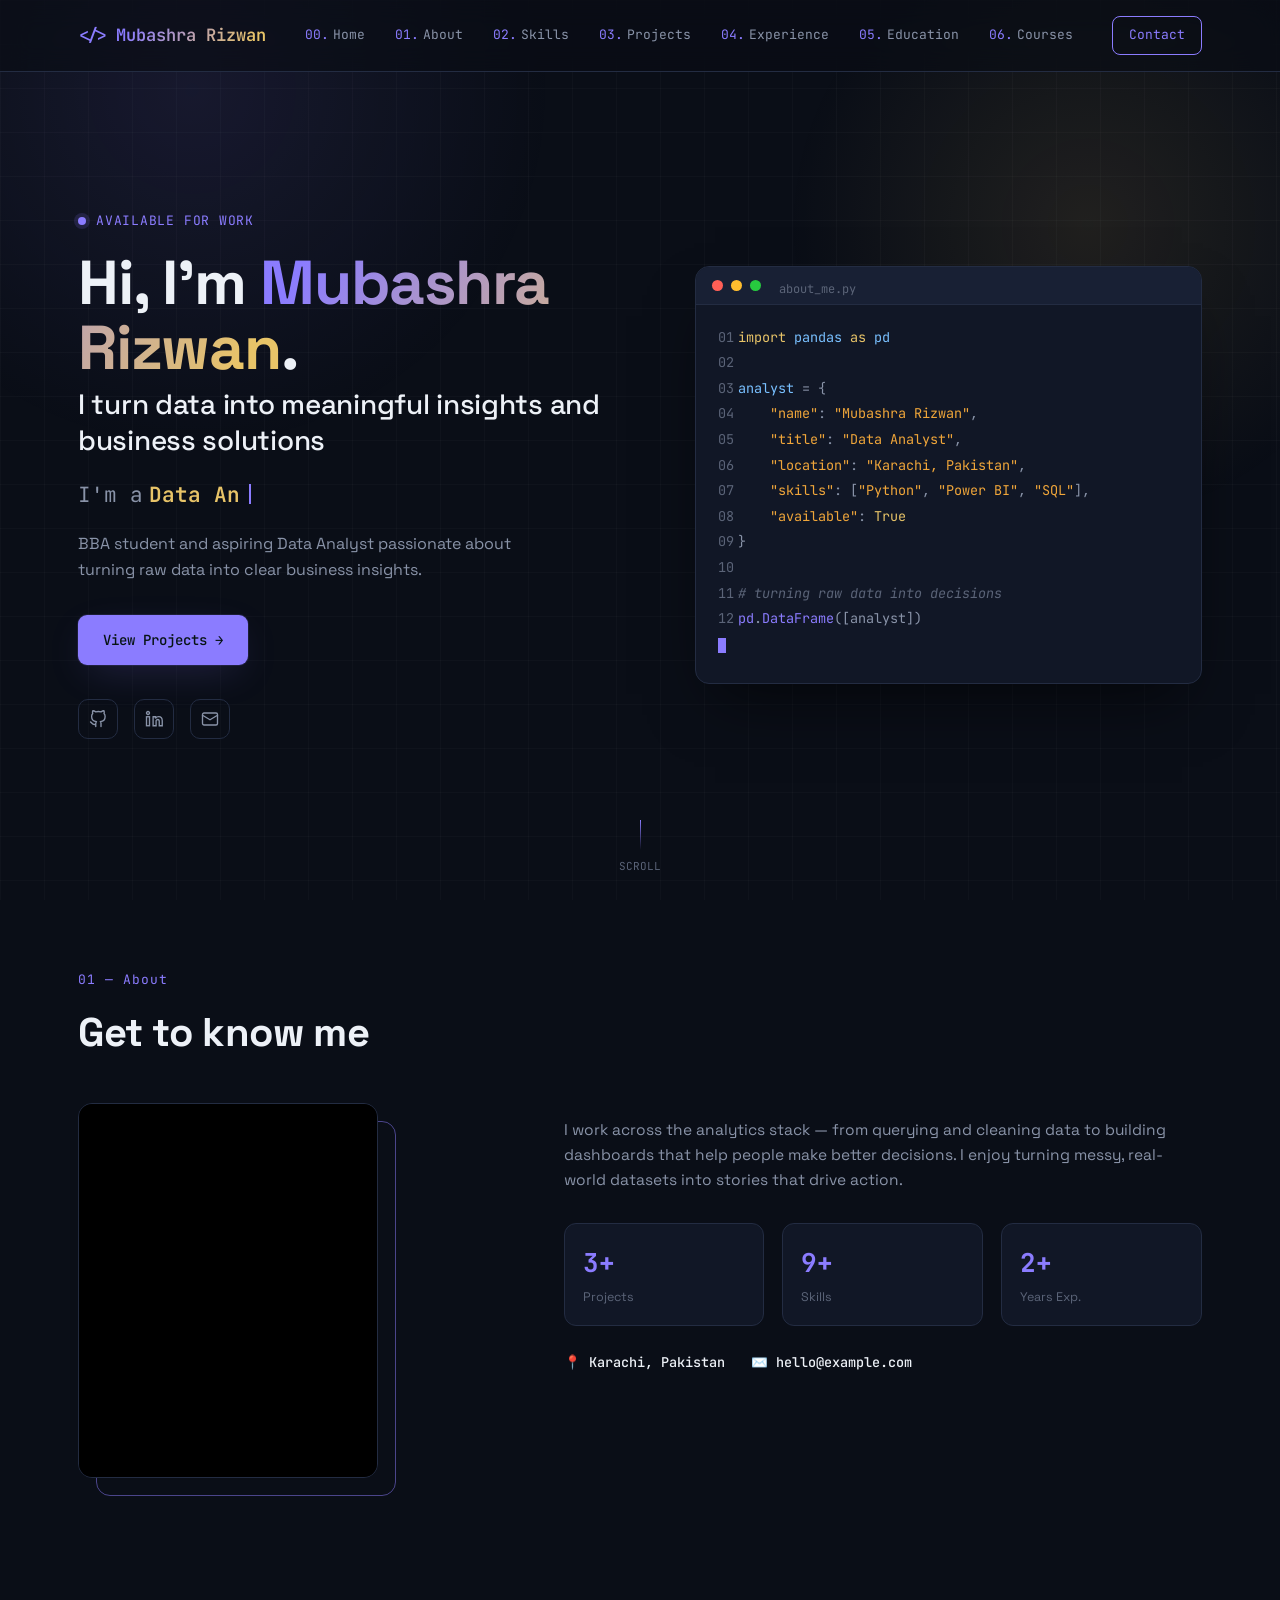
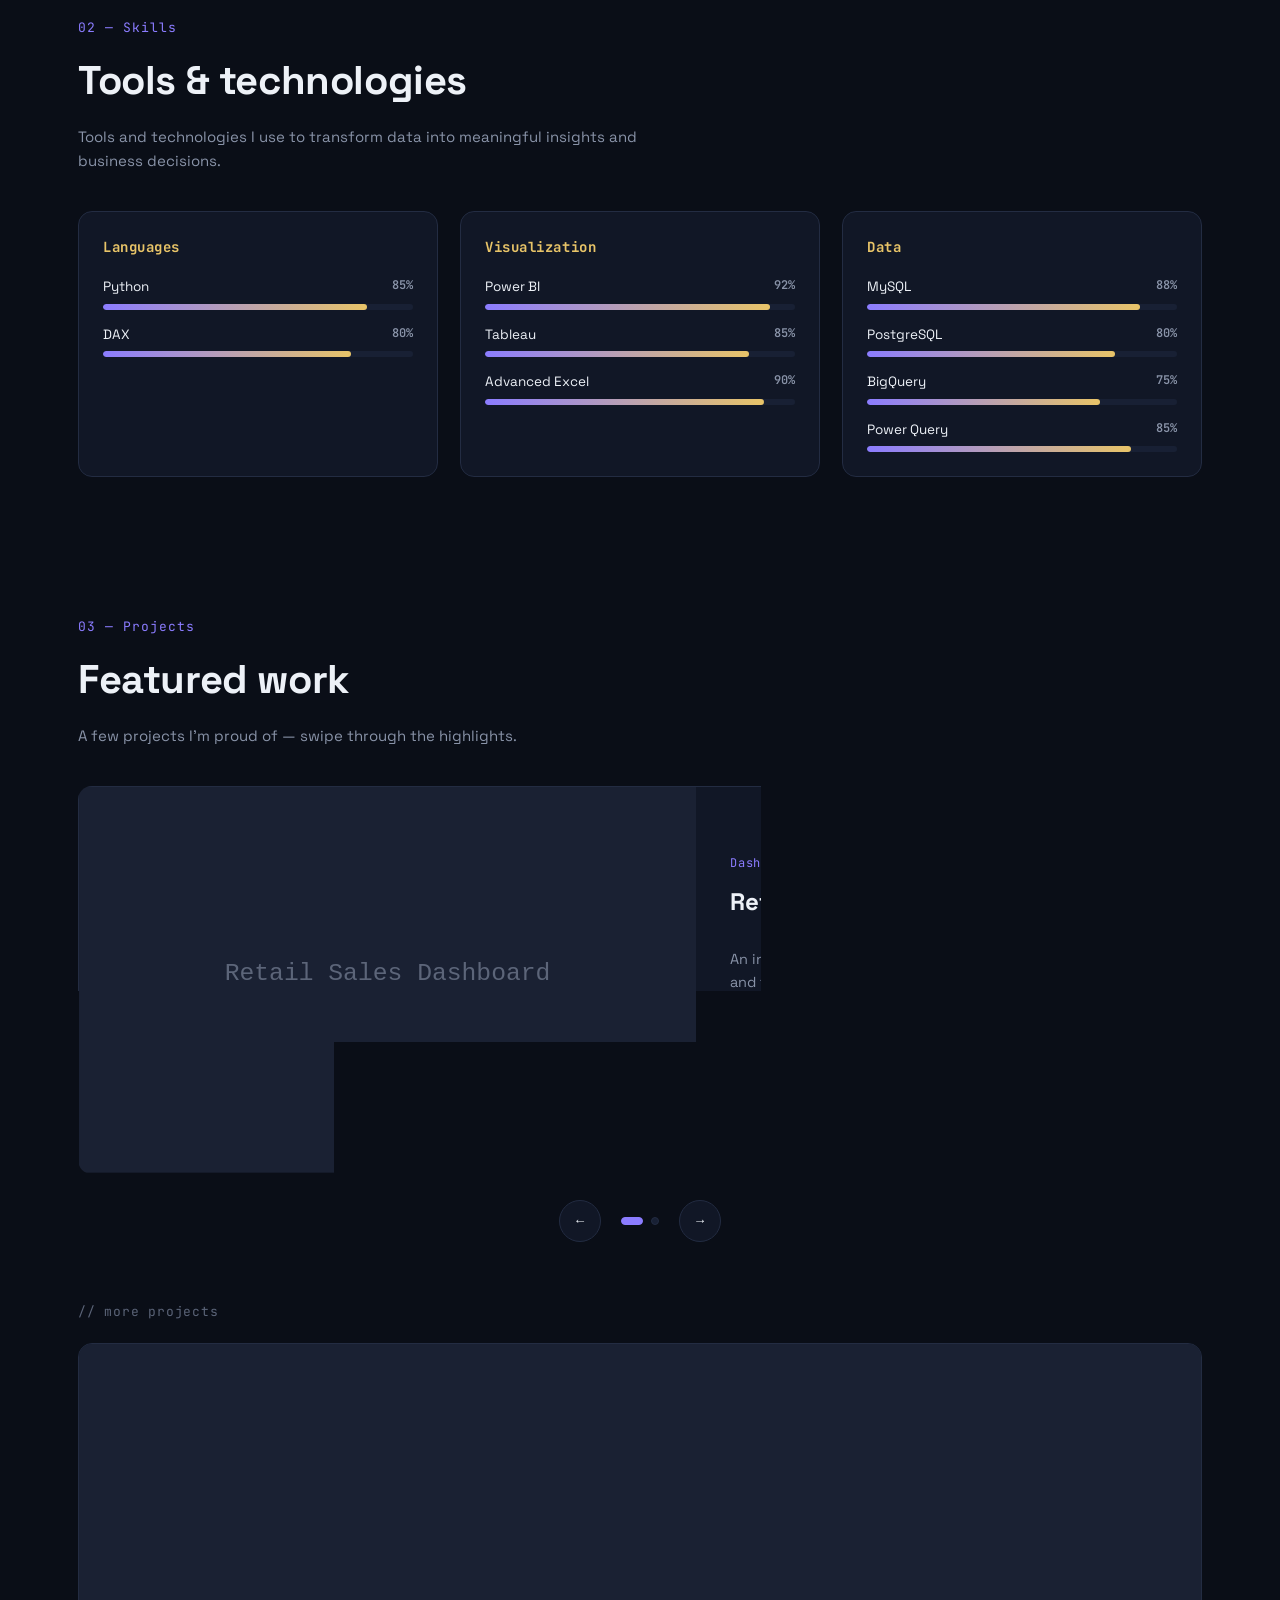
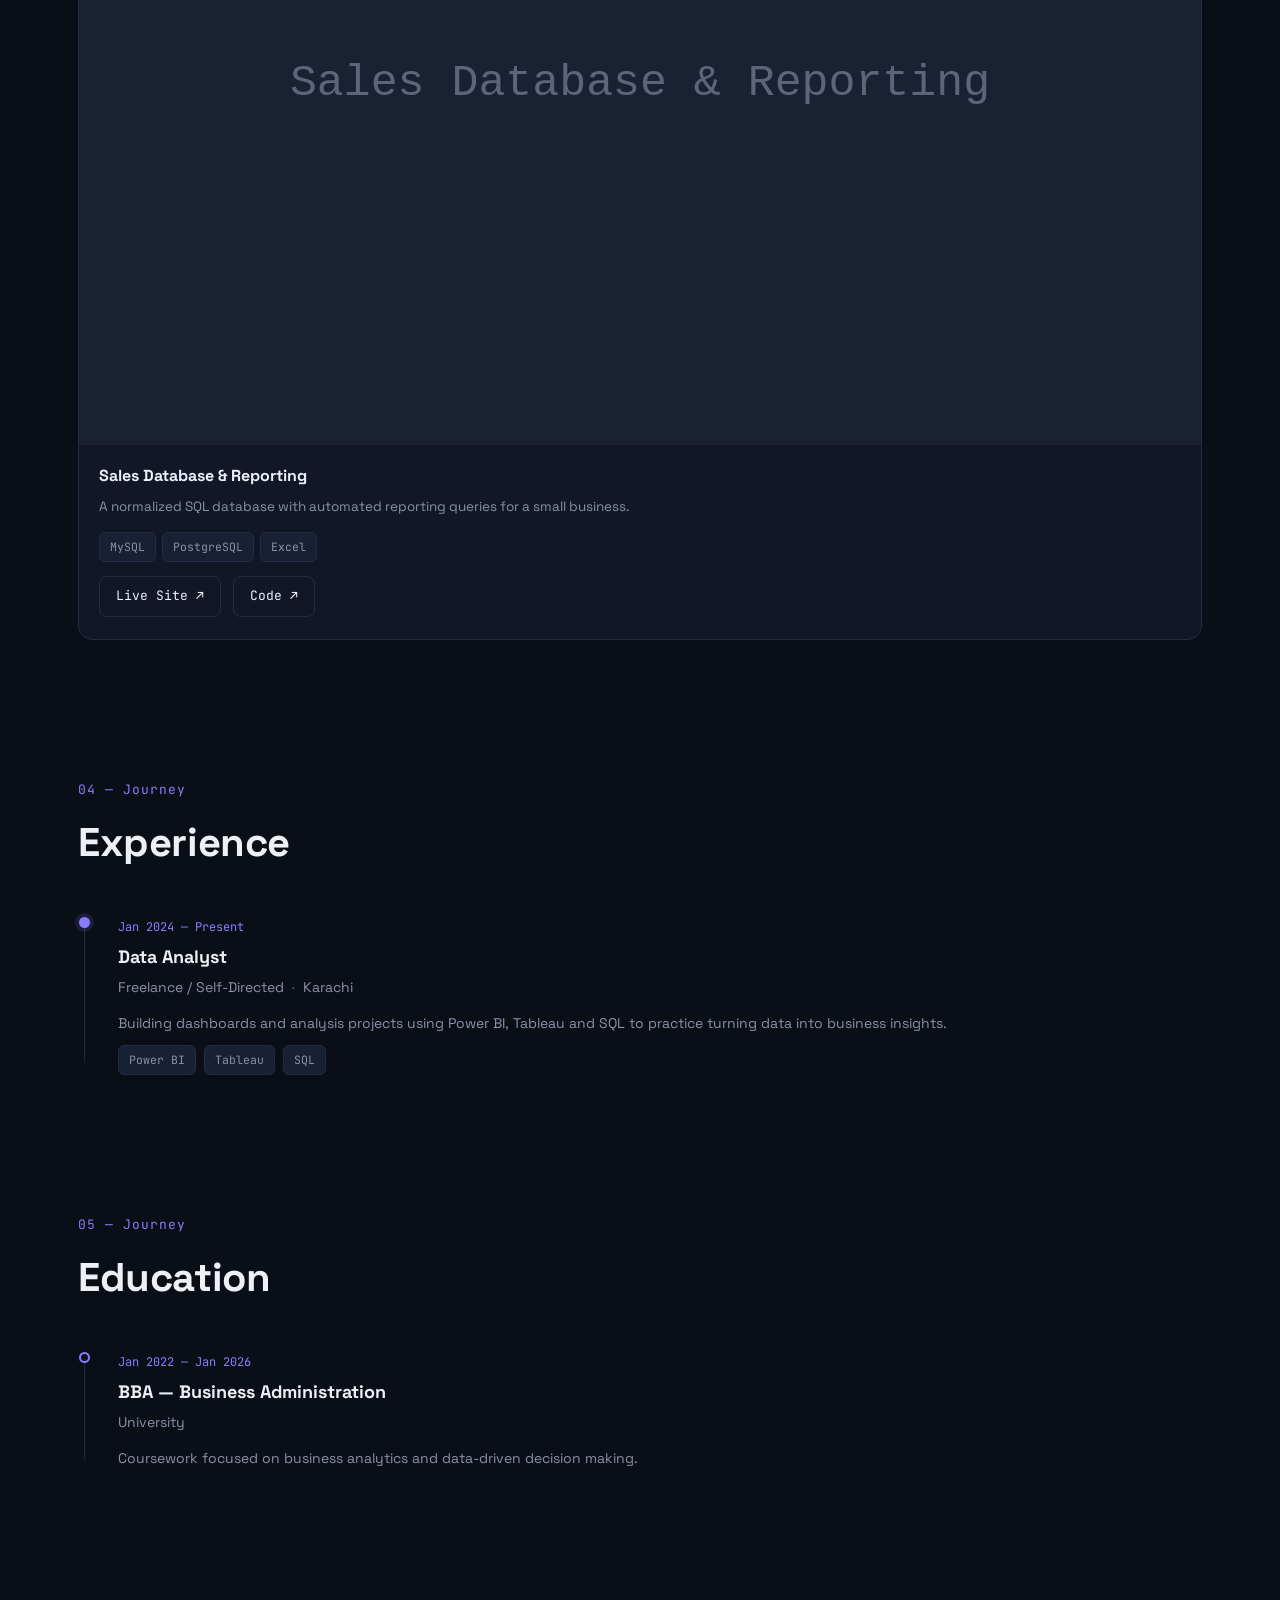
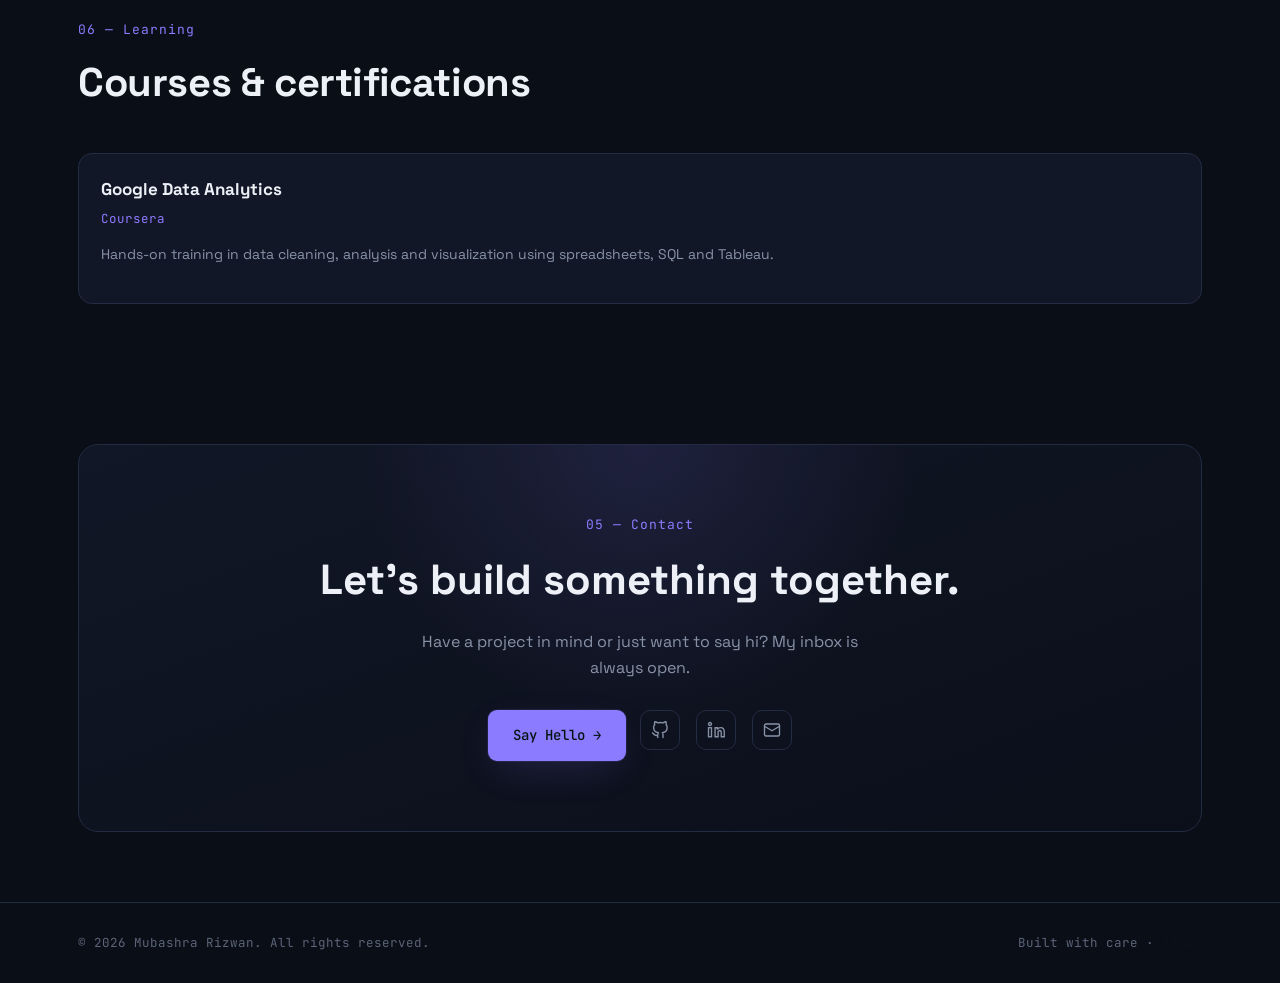
==== commit 44675448: "Update frontend" ====
--- a/index.html
+++ b/index.html
@@ -106,7 +106,7 @@
       <h2 class="section-title">Tools &amp; technologies</h2>
       <p class="section-sub">Tools and technologies I use to transform data into meaningful insights and business decisions.</p>
     </div>
-    <div class="skills-cats" id="skillsCats"></div>
+   <div class="skills-cats reveal" id="skillsCats"></div>
   </div>
 </section>
 
